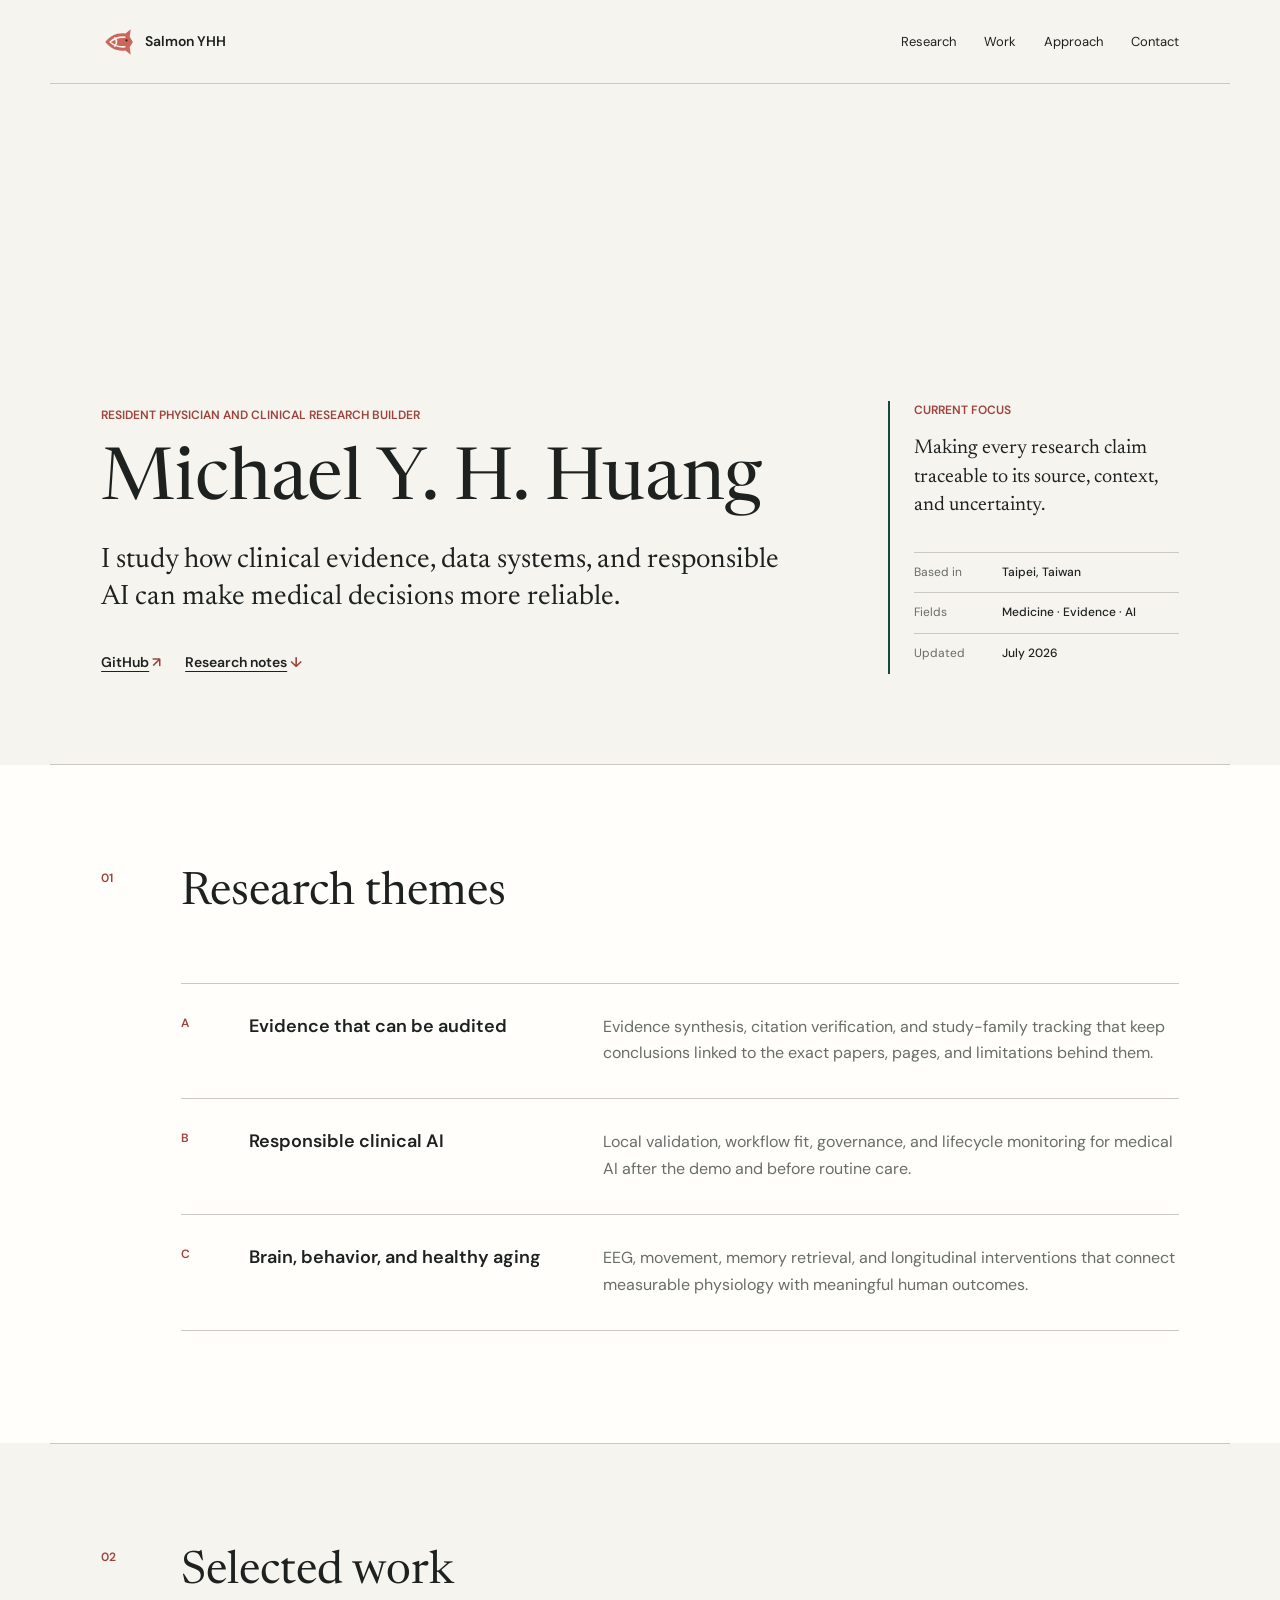
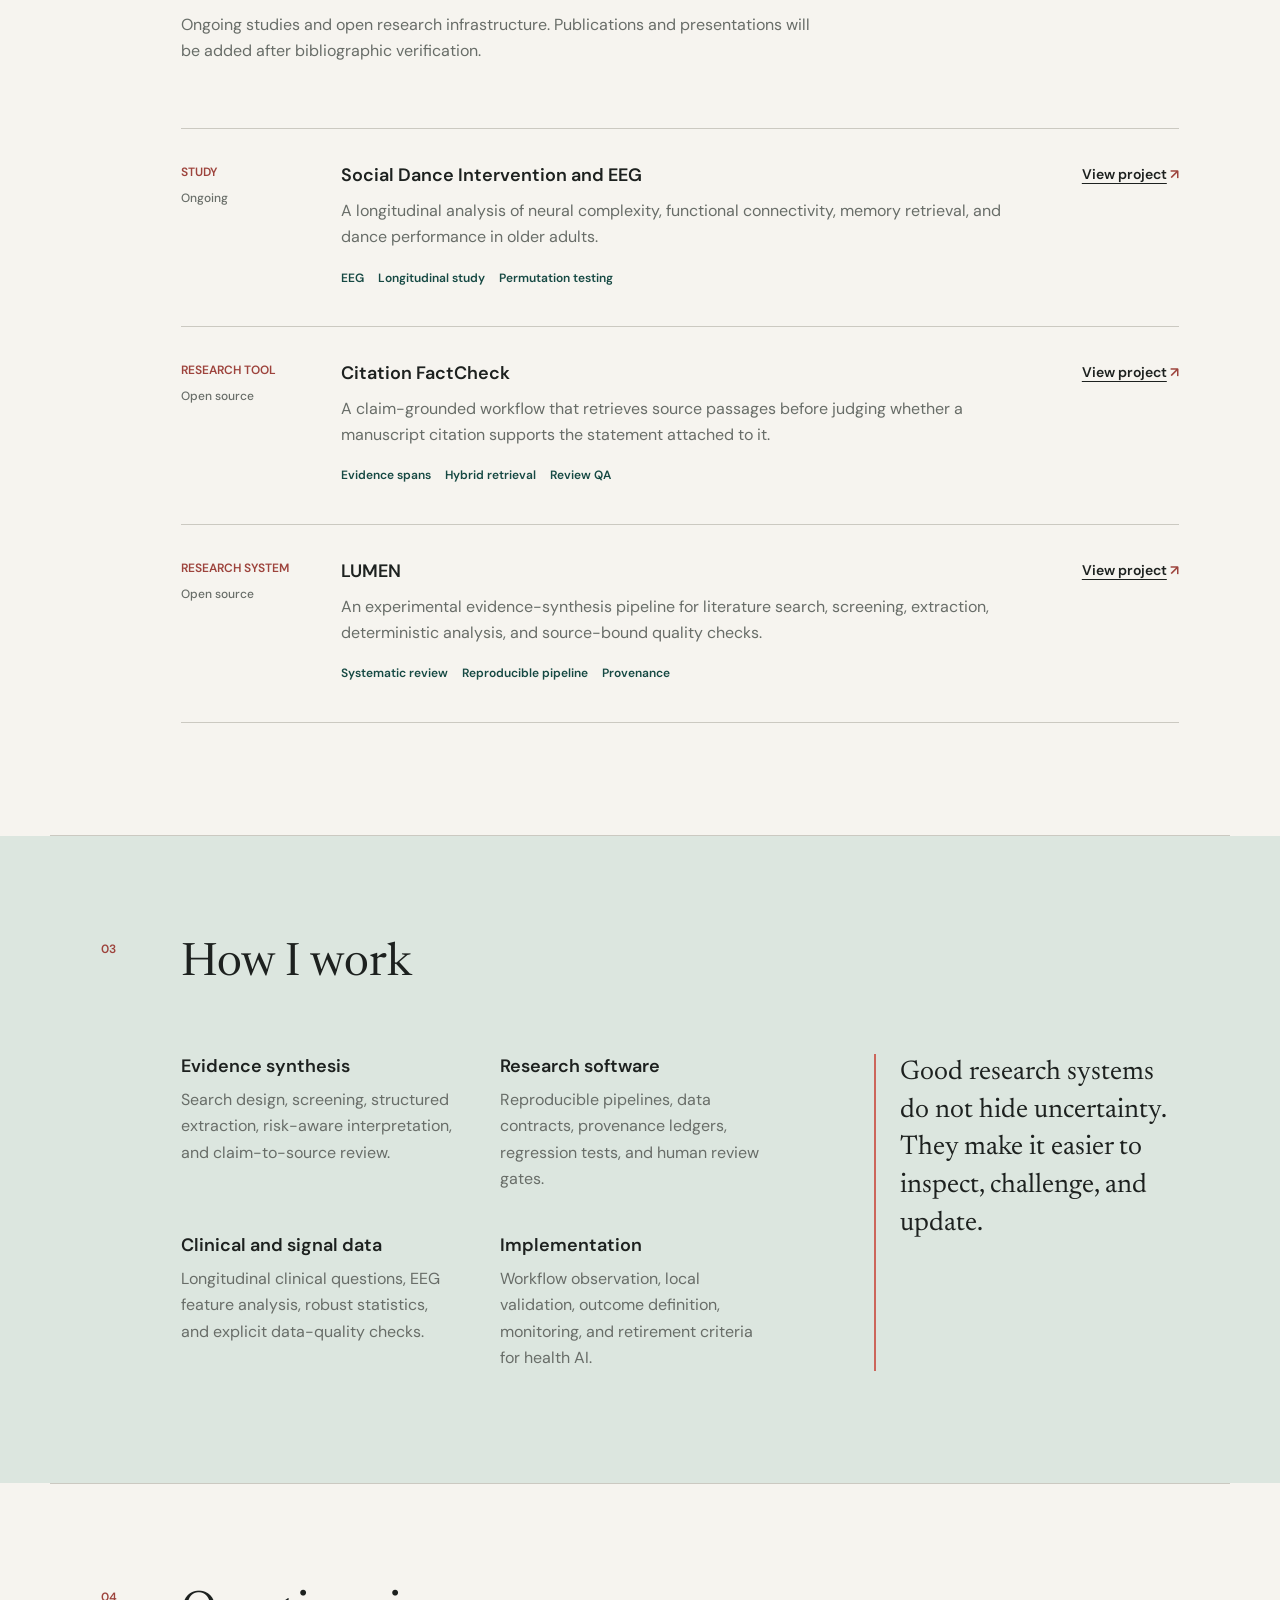
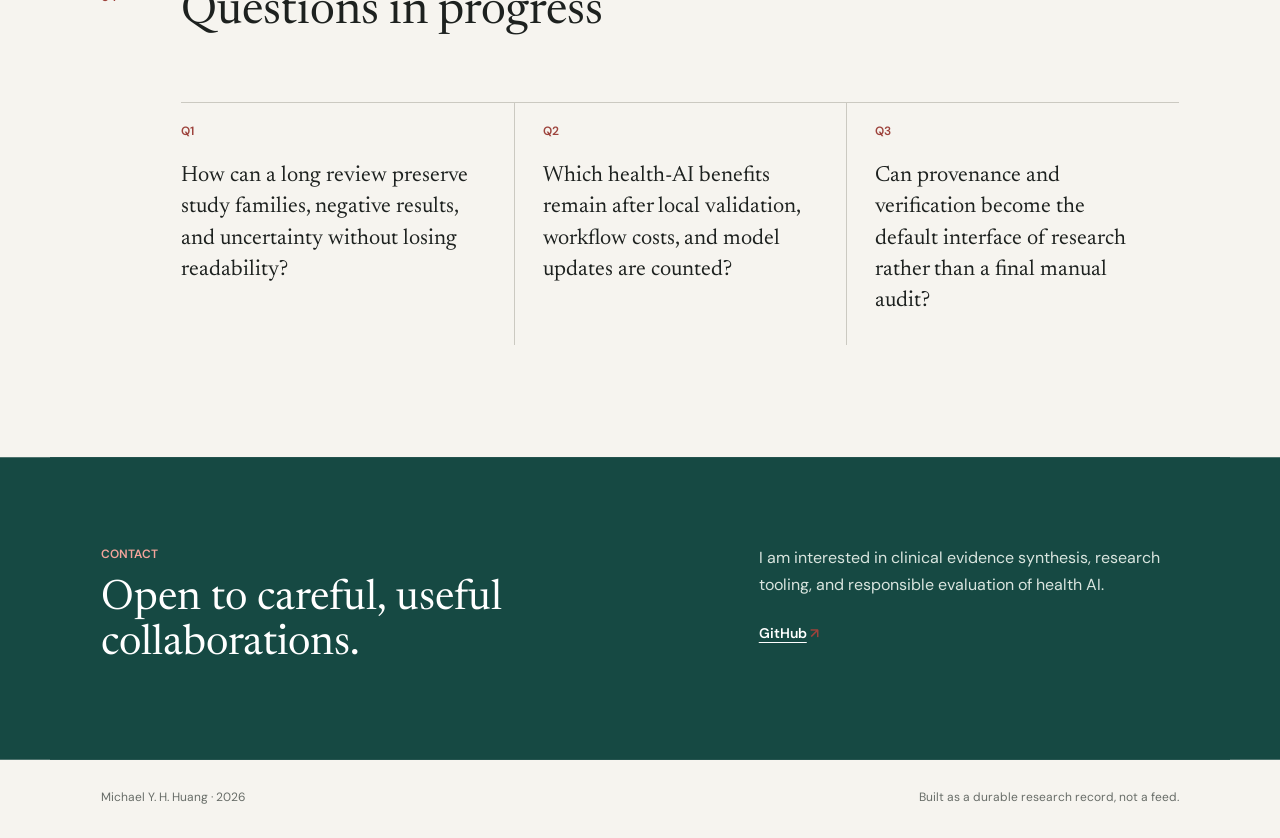
==== index.html @ 55fedbf9 "Build research profile" ====
<!DOCTYPE html>
<html lang="en">
  <head>
    <meta charset="utf-8">
    <meta name="viewport" content="width=device-width, initial-scale=1">
    <meta name="theme-color" content="#f6f4ef">
    <meta
      name="description"
      content="Michael Y. H. Huang is a resident physician and clinical research builder working across evidence synthesis, medical data, and responsible health AI."
    >
    <meta property="og:type" content="website">
    <meta property="og:title" content="Michael Y. H. Huang | Research">
    <meta
      property="og:description"
      content="Clinical evidence, research systems, and responsible health AI."
    >
    <title>Michael Y. H. Huang | Research</title>
    <link rel="icon" href="assets/salmon-mark.svg" type="image/svg+xml">
    <link rel="preconnect" href="https://fonts.googleapis.com">
    <link rel="preconnect" href="https://fonts.gstatic.com" crossorigin>
    <link
      href="https://fonts.googleapis.com/css2?family=DM+Sans:wght@400;500;600&family=Newsreader:opsz,wght@6..72,400;6..72,500&display=swap"
      rel="stylesheet"
    >
    <link rel="stylesheet" href="styles.css">
    <script src="content.js" defer></script>
    <script src="script.js" defer></script>
  </head>
  <body>
    <a class="skip-link" href="#main">Skip to content</a>

    <header class="site-header">
      <a class="identity" href="#top" aria-label="Back to top">
        <img src="assets/salmon-mark.svg" width="34" height="34" alt="">
        <span data-content="shortName">Salmon YHH</span>
      </a>
      <nav class="site-nav" aria-label="Primary navigation">
        <a href="#research">Research</a>
        <a href="#work">Work</a>
        <a href="#approach">Approach</a>
        <a href="#contact">Contact</a>
      </nav>
    </header>

    <main id="main">
      <section class="hero" id="top" aria-labelledby="hero-title">
        <div class="hero-main">
          <p class="eyebrow" data-content="role">Resident physician and clinical research builder</p>
          <h1 id="hero-title" data-content="name">Michael Y. H. Huang</h1>
          <p class="hero-summary" data-content="summary">
            I study how clinical evidence, data systems, and responsible AI can make medical
            decisions more reliable.
          </p>
          <nav class="hero-links" id="hero-links" aria-label="Profile links"></nav>
        </div>

        <aside class="field-note" aria-labelledby="field-note-title">
          <p class="section-label" id="field-note-title">Current focus</p>
          <p data-content="currentFocus">
            Making every research claim traceable to its source, context, and uncertainty.
          </p>
          <dl class="profile-facts" id="profile-facts"></dl>
        </aside>
      </section>

      <section class="section research-band" id="research" aria-labelledby="research-title">
        <div class="section-heading">
          <p class="section-index">01</p>
          <h2 id="research-title">Research themes</h2>
        </div>
        <div class="theme-list" id="research-themes"></div>
      </section>

      <section class="section" id="work" aria-labelledby="work-title">
        <div class="section-heading">
          <p class="section-index">02</p>
          <div>
            <h2 id="work-title">Selected work</h2>
            <p class="section-intro">
              Ongoing studies and open research infrastructure. Publications and presentations
              will be added after bibliographic verification.
            </p>
          </div>
        </div>
        <div class="project-list" id="projects"></div>
      </section>

      <section class="section approach-band" id="approach" aria-labelledby="approach-title">
        <div class="section-heading">
          <p class="section-index">03</p>
          <h2 id="approach-title">How I work</h2>
        </div>
        <div class="approach-grid">
          <div class="methods" id="methods"></div>
          <blockquote>
            <p data-content="workingStatement">
              Good research systems do not hide uncertainty. They make it easier to inspect,
              challenge, and update.
            </p>
          </blockquote>
        </div>
      </section>

      <section class="section questions-section" aria-labelledby="questions-title">
        <div class="section-heading">
          <p class="section-index">04</p>
          <h2 id="questions-title">Questions in progress</h2>
        </div>
        <ol class="question-list" id="questions"></ol>
      </section>

      <section class="contact-section" id="contact" aria-labelledby="contact-title">
        <div>
          <p class="section-label">Contact</p>
          <h2 id="contact-title">Open to careful, useful collaborations.</h2>
        </div>
        <div class="contact-copy">
          <p data-content="contactText">
            I am interested in clinical evidence synthesis, research tooling, and responsible
            evaluation of health AI.
          </p>
          <div class="contact-links" id="contact-links"></div>
        </div>
      </section>
    </main>

    <footer class="site-footer">
      <p><span data-content="name">Michael Y. H. Huang</span> · <span id="current-year">2026</span></p>
      <p>Built as a durable research record, not a feed.</p>
    </footer>

    <noscript>
      <p class="noscript-note">
        This page uses a small local script to render structured profile content. No tracking is
        used.
      </p>
    </noscript>
  </body>
</html>
---- styles.css ----
:root {
  --paper: #f6f4ef;
  --paper-bright: #fffefa;
  --ink: #1d211f;
  --muted: #686d68;
  --rule: #cbc9c1;
  --forest: #164943;
  --forest-light: #dce6df;
  --salmon: #cc665b;
  --salmon-dark: #9d433c;
  --focus: #1f66b1;
  --content-width: 1180px;
  --gutter: clamp(20px, 4vw, 64px);
  --serif: "Newsreader", Georgia, "Times New Roman", serif;
  --sans: "DM Sans", Arial, sans-serif;
}

* {
  box-sizing: border-box;
}

html {
  scroll-behavior: smooth;
}

body {
  margin: 0;
  color: var(--ink);
  background: var(--paper);
  font-family: var(--sans);
  font-size: 16px;
  line-height: 1.65;
  letter-spacing: 0;
  text-rendering: optimizeLegibility;
}

a {
  color: inherit;
  text-decoration-thickness: 1px;
  text-underline-offset: 4px;
}

a:focus-visible,
button:focus-visible {
  outline: 3px solid var(--focus);
  outline-offset: 4px;
}

.skip-link {
  position: fixed;
  z-index: 100;
  top: 12px;
  left: 12px;
  padding: 8px 12px;
  color: #fff;
  background: var(--ink);
  transform: translateY(-180%);
}

.skip-link:focus {
  transform: translateY(0);
}

.site-header {
  position: relative;
  z-index: 10;
  display: flex;
  align-items: center;
  justify-content: space-between;
  width: min(100%, var(--content-width));
  min-height: 84px;
  margin: 0 auto;
  padding: 16px var(--gutter);
  border-bottom: 1px solid var(--rule);
}

.identity {
  display: inline-flex;
  align-items: center;
  gap: 10px;
  font-size: 14px;
  font-weight: 600;
  text-decoration: none;
}

.identity img {
  display: block;
}

.site-nav {
  display: flex;
  align-items: center;
  gap: 28px;
  font-size: 13px;
}

.site-nav a {
  text-decoration: none;
}

.site-nav a:hover {
  color: var(--salmon-dark);
}

.hero,
.section,
.contact-section,
.site-footer {
  width: min(100%, var(--content-width));
  margin: 0 auto;
  padding-right: var(--gutter);
  padding-left: var(--gutter);
}

.hero {
  display: grid;
  grid-template-columns: minmax(0, 2fr) minmax(260px, 0.85fr);
  gap: clamp(48px, 8vw, 116px);
  align-items: end;
  min-height: min(680px, calc(100vh - 84px));
  padding-top: clamp(72px, 12vh, 132px);
  padding-bottom: clamp(70px, 10vh, 116px);
}

.eyebrow,
.section-label,
.section-index,
.theme-number,
.project-meta {
  margin: 0;
  color: var(--salmon-dark);
  font-size: 12px;
  font-weight: 600;
  letter-spacing: 0;
  text-transform: uppercase;
}

.hero h1 {
  max-width: 850px;
  margin: 22px 0 24px;
  font-family: var(--serif);
  font-size: 72px;
  font-weight: 400;
  line-height: 0.98;
  letter-spacing: 0;
}

.hero-summary {
  max-width: 690px;
  margin: 0;
  font-family: var(--serif);
  font-size: 28px;
  line-height: 1.34;
}

.hero-links {
  display: flex;
  flex-wrap: wrap;
  gap: 24px;
  margin-top: 34px;
}

.text-link,
.project-link,
.contact-link {
  font-size: 14px;
  font-weight: 600;
}

.text-link::after,
.project-link::after,
.contact-link::after {
  content: " \2197";
  display: inline-block;
  margin-left: 3px;
  color: var(--salmon-dark);
}

.text-link[href^="#"]::after {
  content: " \2193";
}

.field-note {
  padding-left: 24px;
  border-left: 2px solid var(--forest);
}

.field-note > p:not(.section-label) {
  margin: 14px 0 32px;
  font-family: var(--serif);
  font-size: 20px;
  line-height: 1.42;
}

.profile-facts {
  margin: 0;
}

.profile-facts div {
  display: grid;
  grid-template-columns: 76px 1fr;
  gap: 12px;
  padding: 10px 0;
  border-top: 1px solid var(--rule);
}

.profile-facts dt,
.profile-facts dd {
  margin: 0;
  font-size: 12px;
}

.profile-facts dt {
  color: var(--muted);
}

.profile-facts dd {
  font-weight: 500;
}

.section {
  padding-top: 104px;
  padding-bottom: 112px;
  border-top: 1px solid var(--rule);
}

.research-band,
.approach-band {
  position: relative;
}

.research-band::before,
.approach-band::before {
  position: absolute;
  z-index: -1;
  top: 0;
  bottom: 0;
  left: 50%;
  width: 100vw;
  content: "";
  transform: translateX(-50%);
}

.research-band::before {
  background: var(--paper-bright);
}

.approach-band::before {
  background: var(--forest-light);
}

.section-heading {
  display: grid;
  grid-template-columns: 80px minmax(0, 1fr);
  align-items: start;
  margin-bottom: 64px;
}

.section-heading h2,
.contact-section h2 {
  margin: 0;
  font-family: var(--serif);
  font-size: 46px;
  font-weight: 400;
  line-height: 1.08;
  letter-spacing: 0;
}

.section-intro {
  max-width: 640px;
  margin: 14px 0 0;
  color: var(--muted);
}

.theme-list {
  margin-left: 80px;
  border-top: 1px solid var(--rule);
}

.theme {
  display: grid;
  grid-template-columns: 44px minmax(210px, 0.8fr) minmax(260px, 1.4fr);
  gap: 24px;
  padding: 30px 0 32px;
  border-bottom: 1px solid var(--rule);
}

.theme h3,
.project h3,
.methods h3 {
  margin: 0;
  font-size: 18px;
  font-weight: 600;
  line-height: 1.35;
}

.theme > p:last-child,
.project-body > p,
.methods p {
  margin: 0;
  color: var(--muted);
}

.project-list {
  margin-left: 80px;
  border-top: 1px solid var(--rule);
}

.project {
  display: grid;
  grid-template-columns: 132px minmax(0, 1fr) 110px;
  gap: 28px;
  align-items: start;
  padding: 34px 0 38px;
  border-bottom: 1px solid var(--rule);
}

.project-meta p {
  margin: 0;
}

.project-meta p + p {
  margin-top: 6px;
  color: var(--muted);
  font-weight: 500;
  text-transform: none;
}

.project-body > p {
  max-width: 700px;
  margin-top: 10px;
}

.method-tags {
  display: flex;
  flex-wrap: wrap;
  gap: 8px 14px;
  margin: 18px 0 0;
  padding: 0;
  list-style: none;
}

.method-tags li {
  color: var(--forest);
  font-size: 12px;
  font-weight: 600;
}

.project-link {
  justify-self: end;
  white-space: nowrap;
}

.approach-grid {
  display: grid;
  grid-template-columns: minmax(0, 1.55fr) minmax(280px, 0.8fr);
  gap: clamp(48px, 8vw, 104px);
  margin-left: 80px;
}

.methods {
  display: grid;
  grid-template-columns: repeat(2, minmax(0, 1fr));
  gap: 40px 48px;
}

.methods p {
  margin-top: 9px;
}

blockquote {
  margin: 0;
  padding: 0 0 0 24px;
  border-left: 2px solid var(--salmon);
}

blockquote p {
  margin: 0;
  font-family: var(--serif);
  font-size: 27px;
  line-height: 1.4;
}

.question-list {
  display: grid;
  grid-template-columns: repeat(3, minmax(0, 1fr));
  gap: 0;
  margin: 0 0 0 80px;
  padding: 0;
  border-top: 1px solid var(--rule);
  list-style: none;
  counter-reset: questions;
}

.question-list li {
  position: relative;
  min-height: 230px;
  padding: 58px 28px 28px 0;
  font-family: var(--serif);
  font-size: 22px;
  line-height: 1.42;
  counter-increment: questions;
}

.question-list li + li {
  padding-left: 28px;
  border-left: 1px solid var(--rule);
}

.question-list li::before {
  position: absolute;
  top: 20px;
  color: var(--salmon-dark);
  font-family: var(--sans);
  font-size: 12px;
  font-weight: 600;
  content: "Q" counter(questions);
}

.question-list li + li::before {
  left: 28px;
}

.contact-section {
  display: grid;
  grid-template-columns: minmax(0, 1.1fr) minmax(300px, 0.8fr);
  gap: 80px;
  padding-top: 88px;
  padding-bottom: 92px;
  color: #fff;
  background: var(--forest);
  box-shadow: 0 0 0 100vmax var(--forest);
  clip-path: inset(0 -100vmax);
}

.contact-section .section-label {
  color: #f3a49b;
}

.contact-section h2 {
  max-width: 620px;
  margin-top: 12px;
  font-size: 42px;
}

.contact-copy > p {
  margin: 0 0 24px;
  color: #d9e5df;
}

.contact-links {
  display: flex;
  flex-wrap: wrap;
  gap: 24px;
}

.site-footer {
  display: flex;
  justify-content: space-between;
  gap: 24px;
  padding-top: 28px;
  padding-bottom: 30px;
  color: var(--muted);
  font-size: 12px;
}

.site-footer p {
  margin: 0;
}

.noscript-note {
  margin: 0;
  padding: 12px var(--gutter);
  color: #fff;
  background: var(--salmon-dark);
  text-align: center;
}

@media (max-width: 860px) {
  .hero {
    grid-template-columns: 1fr;
    gap: 52px;
    min-height: auto;
  }

  .hero h1 {
    font-size: 58px;
  }

  .field-note {
    max-width: 620px;
  }

  .project {
    grid-template-columns: 112px minmax(0, 1fr);
  }

  .project-link {
    grid-column: 2;
    justify-self: start;
  }

  .approach-grid {
    grid-template-columns: 1fr;
  }

  blockquote {
    max-width: 560px;
  }

  .question-list {
    grid-template-columns: 1fr;
  }

  .question-list li {
    min-height: 0;
    padding: 58px 0 28px;
  }

  .question-list li + li {
    padding-left: 0;
    border-top: 1px solid var(--rule);
    border-left: 0;
  }

  .question-list li + li::before {
    left: 0;
  }
}

@media (max-width: 640px) {
  .site-header {
    align-items: flex-start;
    min-height: 112px;
  }

  .site-nav {
    display: grid;
    grid-template-columns: repeat(2, auto);
    gap: 4px 18px;
    text-align: right;
  }

  .hero {
    gap: 24px;
    padding-top: 40px;
    padding-bottom: 36px;
  }

  .hero h1 {
    max-width: 500px;
    margin-top: 18px;
    font-size: 44px;
    line-height: 1;
  }

  .hero-summary {
    font-size: 22px;
  }

  .hero-links {
    margin-top: 24px;
  }

  .field-note > p:not(.section-label) {
    margin-top: 10px;
    margin-bottom: 18px;
    font-size: 18px;
  }

  .profile-facts {
    display: grid;
    grid-template-columns: repeat(3, minmax(0, 1fr));
  }

  .profile-facts div {
    display: block;
    padding: 8px 8px 0 0;
  }

  .profile-facts dd {
    margin-top: 4px;
  }

  .section {
    padding-top: 76px;
    padding-bottom: 82px;
  }

  .section-heading {
    grid-template-columns: 1fr;
    gap: 10px;
    margin-bottom: 42px;
  }

  .section-heading h2,
  .contact-section h2 {
    font-size: 38px;
  }

  .theme-list,
  .project-list,
  .approach-grid,
  .question-list {
    margin-left: 0;
  }

  .theme {
    grid-template-columns: 30px minmax(0, 1fr);
    gap: 12px 16px;
  }

  .theme > p:last-child {
    grid-column: 2;
  }

  .project {
    grid-template-columns: 1fr;
    gap: 18px;
  }

  .project-link {
    grid-column: 1;
  }

  .methods {
    grid-template-columns: 1fr;
    gap: 30px;
  }

  blockquote p {
    font-size: 24px;
  }

  .contact-section {
    grid-template-columns: 1fr;
    gap: 38px;
    padding-top: 72px;
    padding-bottom: 76px;
  }

  .site-footer {
    flex-direction: column;
    gap: 4px;
  }
}

@media (prefers-reduced-motion: reduce) {
  html {
    scroll-behavior: auto;
  }
}
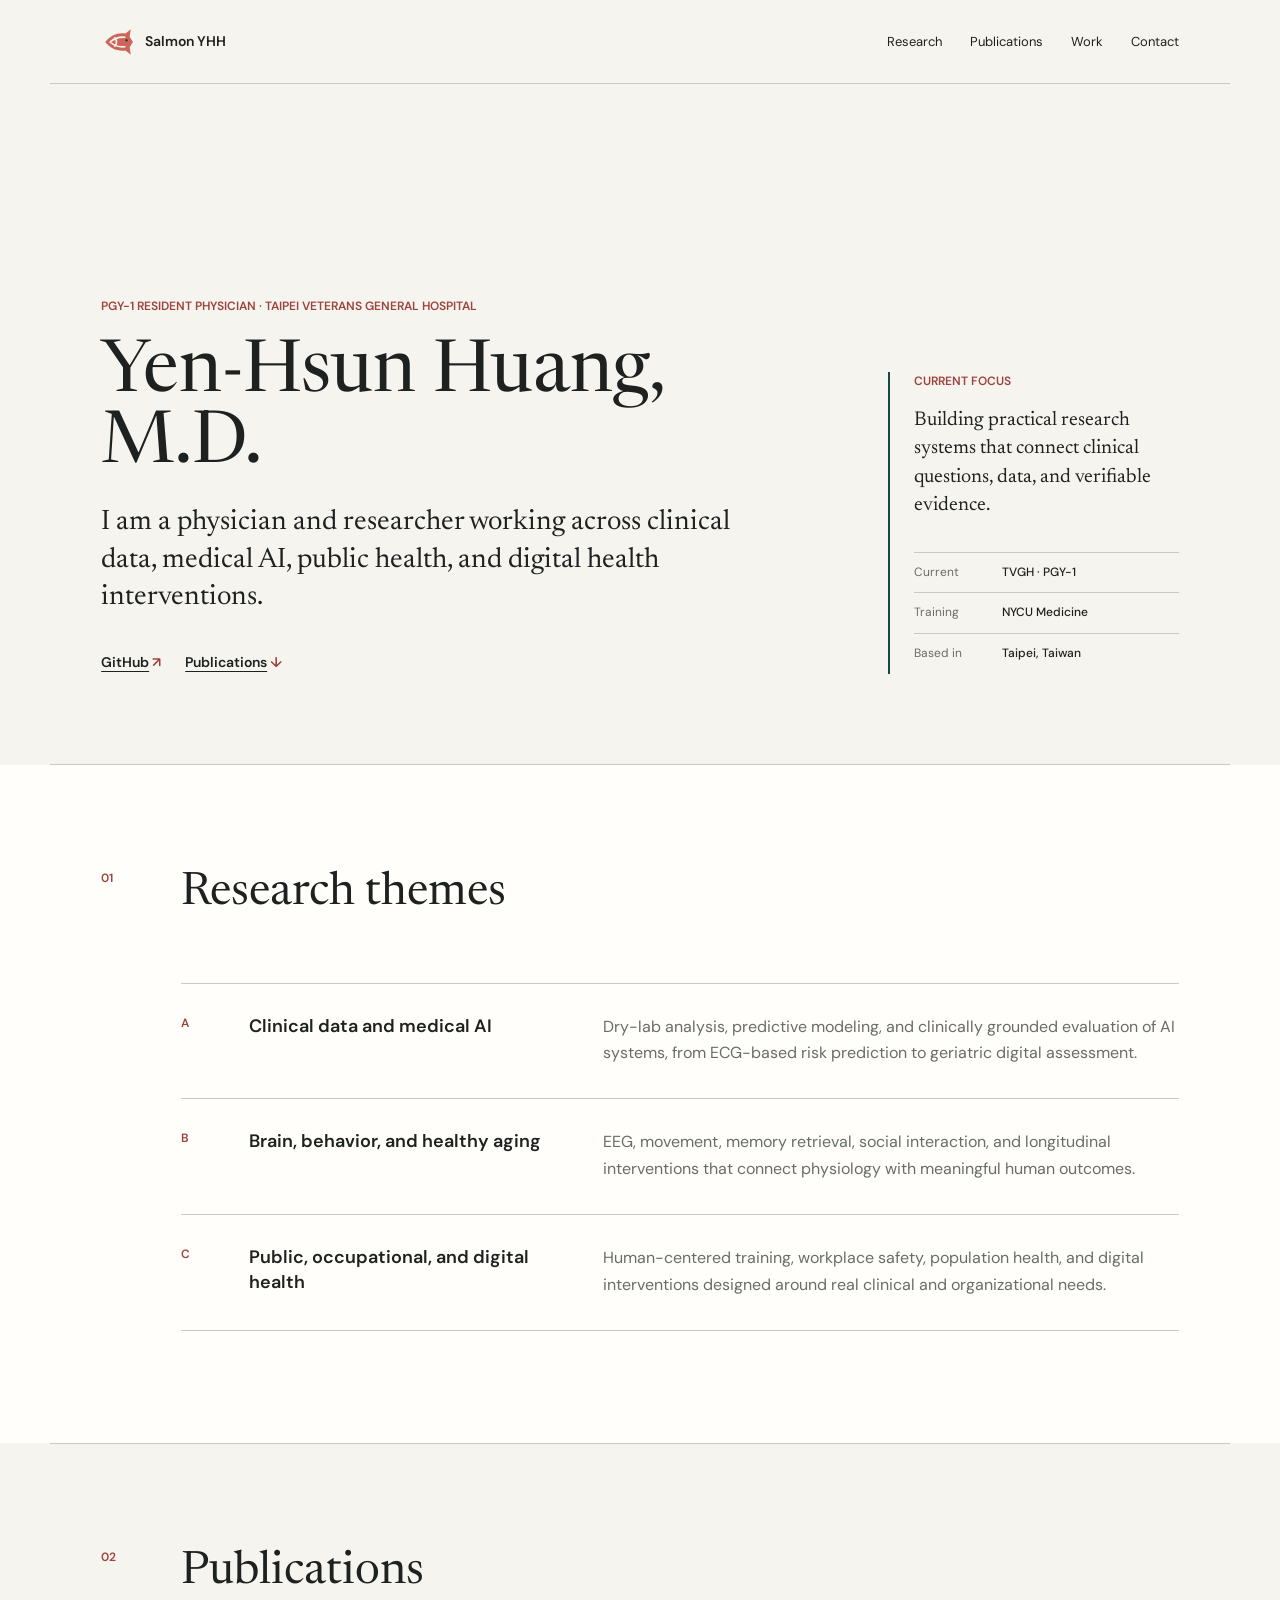
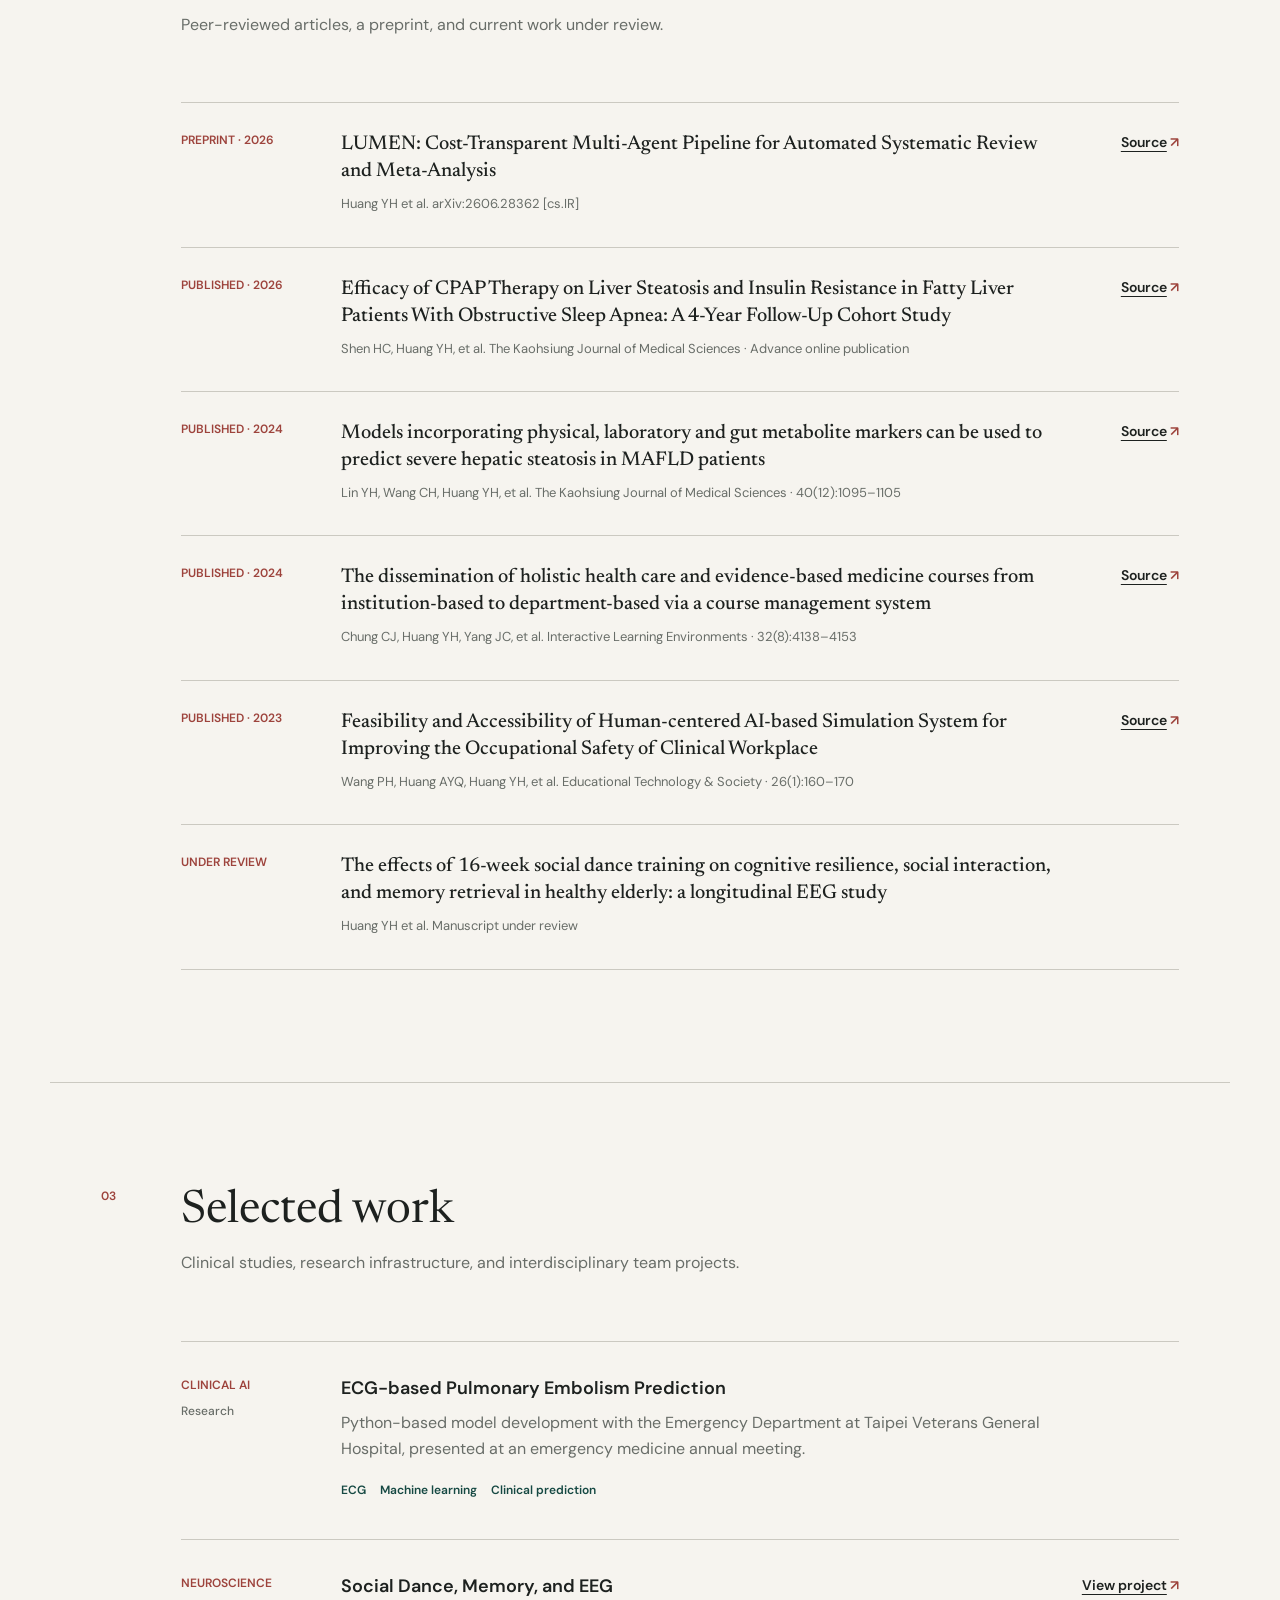
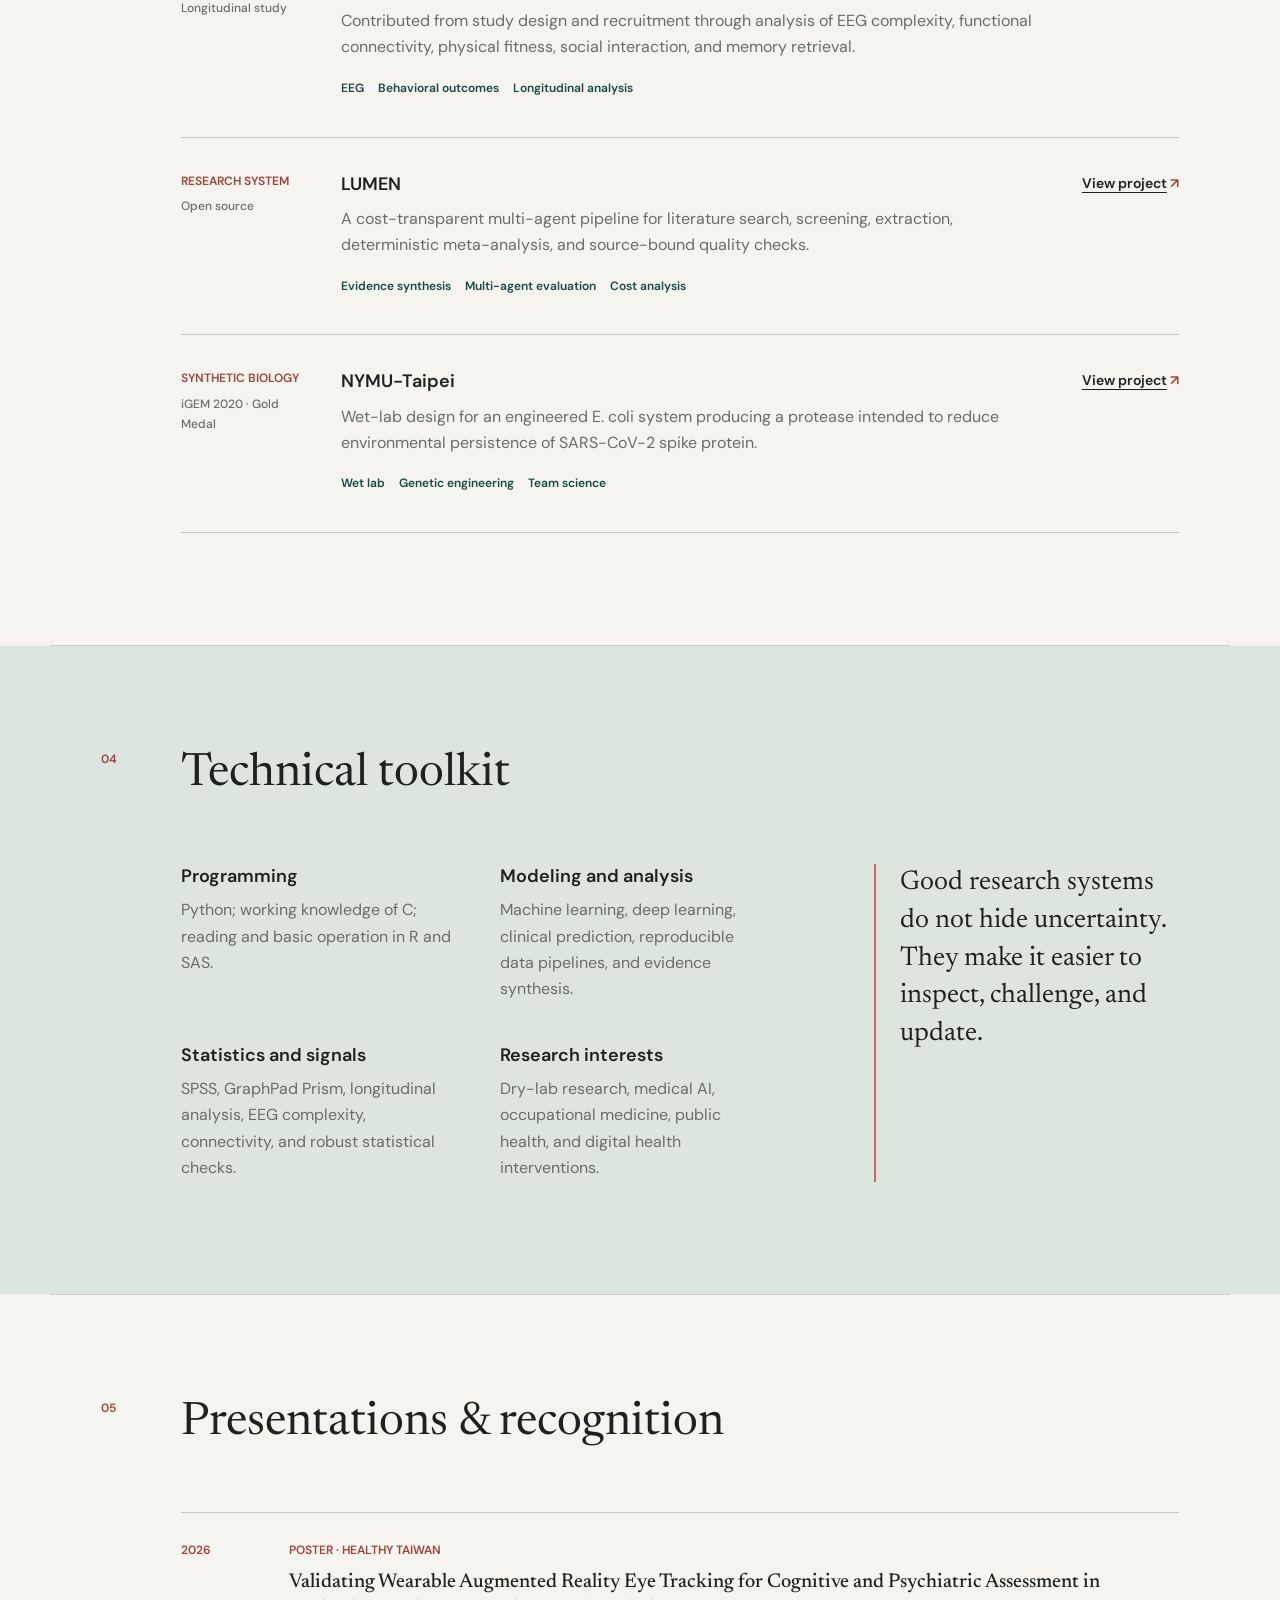
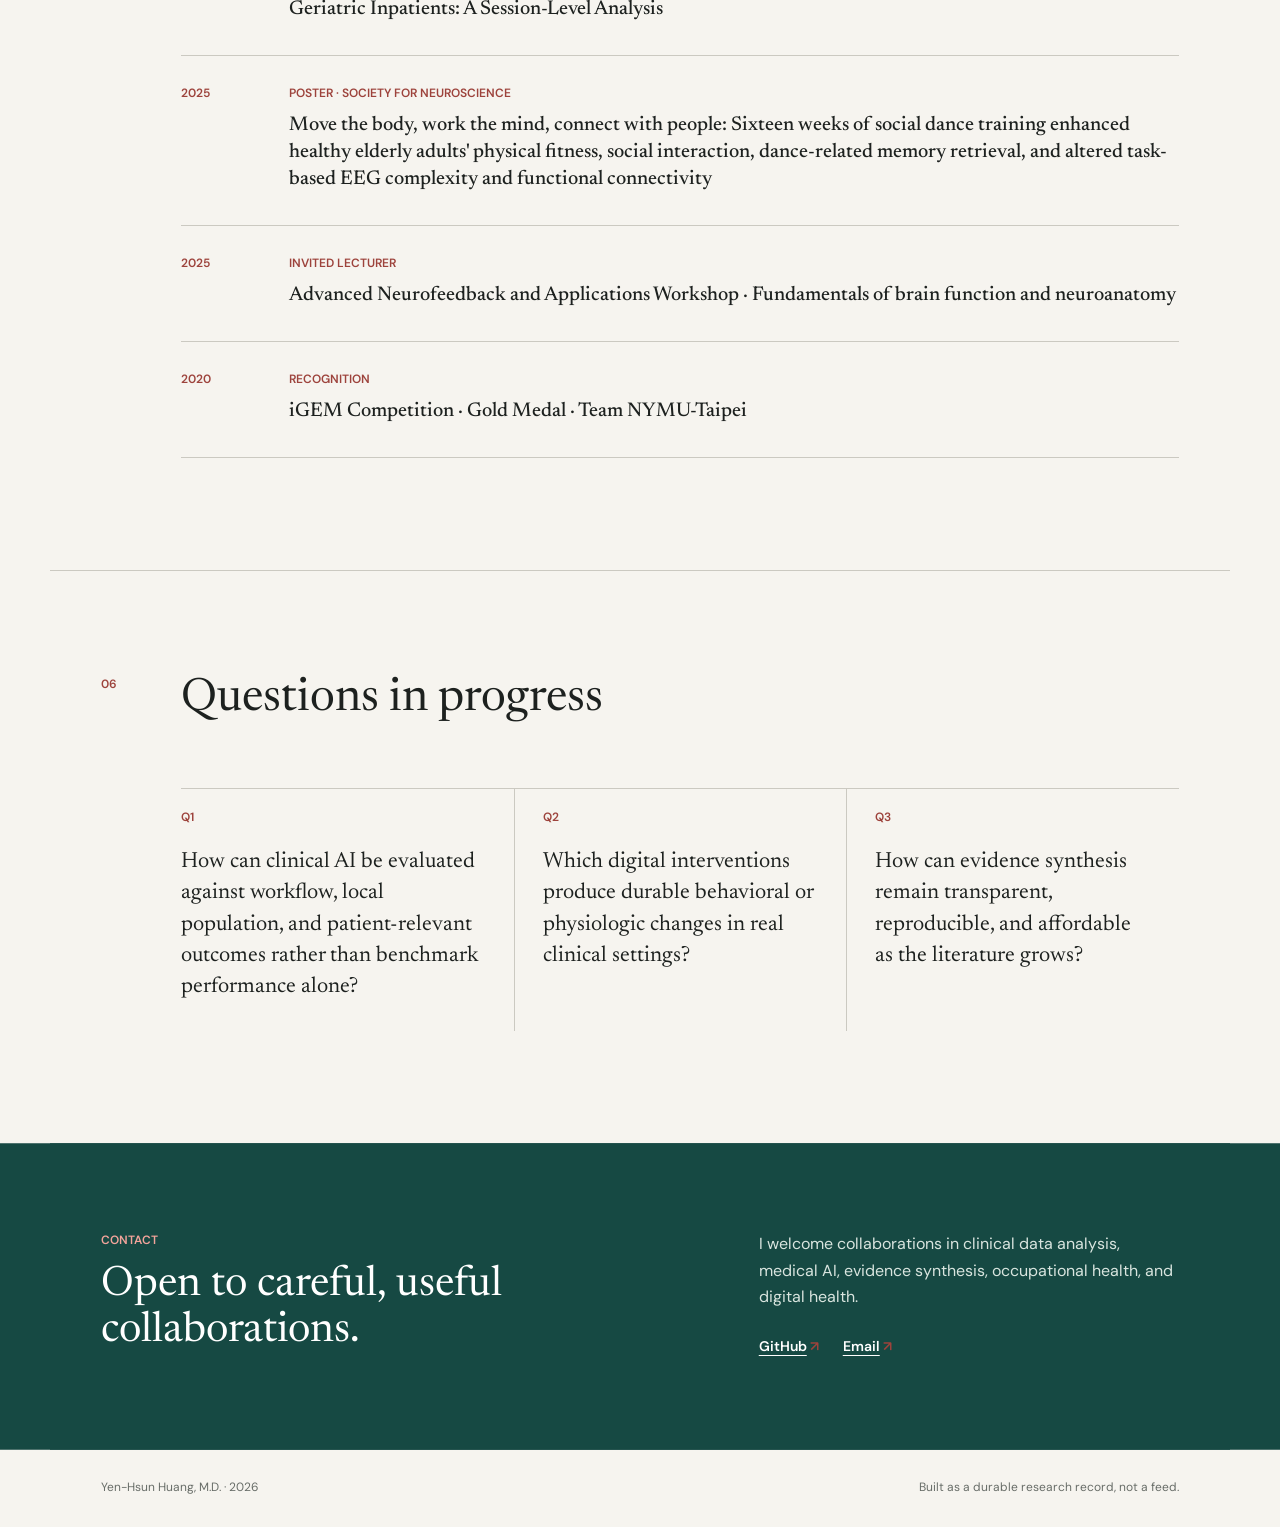
==== commit 925bf605: "Add verified CV and publication details" ====
--- a/index.html
+++ b/index.html
@@ -6,15 +6,15 @@
     <meta name="theme-color" content="#f6f4ef">
     <meta
       name="description"
-      content="Michael Y. H. Huang is a resident physician and clinical research builder working across evidence synthesis, medical data, and responsible health AI."
+      content="Yen-Hsun Huang is a resident physician and researcher working across clinical data, medical AI, public health, and digital health."
     >
     <meta property="og:type" content="website">
-    <meta property="og:title" content="Michael Y. H. Huang | Research">
+    <meta property="og:title" content="Yen-Hsun Huang, M.D. | Research">
     <meta
       property="og:description"
-      content="Clinical evidence, research systems, and responsible health AI."
+      content="Clinical data, medical AI, public health, and digital health interventions."
     >
-    <title>Michael Y. H. Huang | Research</title>
+    <title>Yen-Hsun Huang, M.D. | Research</title>
     <link rel="icon" href="assets/salmon-mark.svg" type="image/svg+xml">
     <link rel="preconnect" href="https://fonts.googleapis.com">
     <link rel="preconnect" href="https://fonts.gstatic.com" crossorigin>
@@ -36,8 +36,8 @@
       </a>
       <nav class="site-nav" aria-label="Primary navigation">
         <a href="#research">Research</a>
+        <a href="#publications">Publications</a>
         <a href="#work">Work</a>
-        <a href="#approach">Approach</a>
         <a href="#contact">Contact</a>
       </nav>
     </header>
@@ -45,11 +45,13 @@
     <main id="main">
       <section class="hero" id="top" aria-labelledby="hero-title">
         <div class="hero-main">
-          <p class="eyebrow" data-content="role">Resident physician and clinical research builder</p>
-          <h1 id="hero-title" data-content="name">Michael Y. H. Huang</h1>
+          <p class="eyebrow" data-content="role">
+            PGY-1 Resident Physician · Taipei Veterans General Hospital
+          </p>
+          <h1 id="hero-title" data-content="name">Yen-Hsun Huang, M.D.</h1>
           <p class="hero-summary" data-content="summary">
-            I study how clinical evidence, data systems, and responsible AI can make medical
-            decisions more reliable.
+            I am a physician and researcher working across clinical data, medical AI, public
+            health, and digital health interventions.
           </p>
           <nav class="hero-links" id="hero-links" aria-label="Profile links"></nav>
         </div>
@@ -57,7 +59,8 @@
         <aside class="field-note" aria-labelledby="field-note-title">
           <p class="section-label" id="field-note-title">Current focus</p>
           <p data-content="currentFocus">
-            Making every research claim traceable to its source, context, and uncertainty.
+            Building practical research systems that connect clinical questions, data, and
+            verifiable evidence.
           </p>
           <dl class="profile-facts" id="profile-facts"></dl>
         </aside>
@@ -71,14 +74,26 @@
         <div class="theme-list" id="research-themes"></div>
       </section>
 
-      <section class="section" id="work" aria-labelledby="work-title">
+      <section class="section" id="publications" aria-labelledby="publications-title">
         <div class="section-heading">
           <p class="section-index">02</p>
           <div>
+            <h2 id="publications-title">Publications</h2>
+            <p class="section-intro">
+              Peer-reviewed articles, a preprint, and current work under review.
+            </p>
+          </div>
+        </div>
+        <div class="publication-list" id="publications-list"></div>
+      </section>
+
+      <section class="section" id="work" aria-labelledby="work-title">
+        <div class="section-heading">
+          <p class="section-index">03</p>
+          <div>
             <h2 id="work-title">Selected work</h2>
             <p class="section-intro">
-              Ongoing studies and open research infrastructure. Publications and presentations
-              will be added after bibliographic verification.
+              Clinical studies, research infrastructure, and interdisciplinary team projects.
             </p>
           </div>
         </div>
@@ -87,8 +102,8 @@
 
       <section class="section approach-band" id="approach" aria-labelledby="approach-title">
         <div class="section-heading">
-          <p class="section-index">03</p>
-          <h2 id="approach-title">How I work</h2>
+          <p class="section-index">04</p>
+          <h2 id="approach-title">Technical toolkit</h2>
         </div>
         <div class="approach-grid">
           <div class="methods" id="methods"></div>
@@ -101,9 +116,17 @@
         </div>
       </section>
 
+      <section class="section" id="presentations" aria-labelledby="presentations-title">
+        <div class="section-heading">
+          <p class="section-index">05</p>
+          <h2 id="presentations-title">Presentations &amp; recognition</h2>
+        </div>
+        <div class="presentation-list" id="presentations-list"></div>
+      </section>
+
       <section class="section questions-section" aria-labelledby="questions-title">
         <div class="section-heading">
-          <p class="section-index">04</p>
+          <p class="section-index">06</p>
           <h2 id="questions-title">Questions in progress</h2>
         </div>
         <ol class="question-list" id="questions"></ol>
@@ -116,8 +139,8 @@
         </div>
         <div class="contact-copy">
           <p data-content="contactText">
-            I am interested in clinical evidence synthesis, research tooling, and responsible
-            evaluation of health AI.
+            I welcome collaborations in clinical data analysis, medical AI, evidence synthesis,
+            occupational health, and digital health.
           </p>
           <div class="contact-links" id="contact-links"></div>
         </div>
@@ -125,7 +148,7 @@
     </main>
 
     <footer class="site-footer">
-      <p><span data-content="name">Michael Y. H. Huang</span> · <span id="current-year">2026</span></p>
+      <p><span data-content="name">Yen-Hsun Huang, M.D.</span> · <span id="current-year">2026</span></p>
       <p>Built as a durable research record, not a feed.</p>
     </footer>
 
--- a/styles.css
+++ b/styles.css
@@ -306,6 +306,46 @@
   border-top: 1px solid var(--rule);
 }
 
+.publication-list,
+.presentation-list {
+  margin-left: 80px;
+  border-top: 1px solid var(--rule);
+}
+
+.publication {
+  display: grid;
+  grid-template-columns: 132px minmax(0, 1fr) 80px;
+  gap: 28px;
+  align-items: start;
+  padding: 28px 0 32px;
+  border-bottom: 1px solid var(--rule);
+}
+
+.publication-status,
+.presentation-year,
+.presentation-type {
+  margin: 0;
+  color: var(--salmon-dark);
+  font-size: 12px;
+  font-weight: 600;
+  text-transform: uppercase;
+}
+
+.publication-body h3,
+.presentation h3 {
+  margin: 0;
+  font-family: var(--serif);
+  font-size: 20px;
+  font-weight: 500;
+  line-height: 1.35;
+}
+
+.publication-body p {
+  margin: 8px 0 0;
+  color: var(--muted);
+  font-size: 13px;
+}
+
 .project {
   display: grid;
   grid-template-columns: 132px minmax(0, 1fr) 110px;
@@ -349,6 +389,18 @@
 .project-link {
   justify-self: end;
   white-space: nowrap;
+}
+
+.presentation {
+  display: grid;
+  grid-template-columns: 80px minmax(0, 1fr);
+  gap: 28px;
+  padding: 28px 0 32px;
+  border-bottom: 1px solid var(--rule);
+}
+
+.presentation-type {
+  margin-bottom: 8px;
 }
 
 .approach-grid {
@@ -495,6 +547,15 @@
     grid-template-columns: 112px minmax(0, 1fr);
   }
 
+  .publication {
+    grid-template-columns: 112px minmax(0, 1fr);
+  }
+
+  .publication .project-link {
+    grid-column: 2;
+    justify-self: start;
+  }
+
   .project-link {
     grid-column: 2;
     justify-self: start;
@@ -599,8 +660,10 @@
   }
 
   .theme-list,
+  .publication-list,
   .project-list,
   .approach-grid,
+  .presentation-list,
   .question-list {
     margin-left: 0;
   }
@@ -619,8 +682,22 @@
     gap: 18px;
   }
 
+  .publication {
+    grid-template-columns: 1fr;
+    gap: 16px;
+  }
+
   .project-link {
     grid-column: 1;
+  }
+
+  .publication .project-link {
+    grid-column: 1;
+  }
+
+  .presentation {
+    grid-template-columns: 48px minmax(0, 1fr);
+    gap: 18px;
   }
 
   .methods {
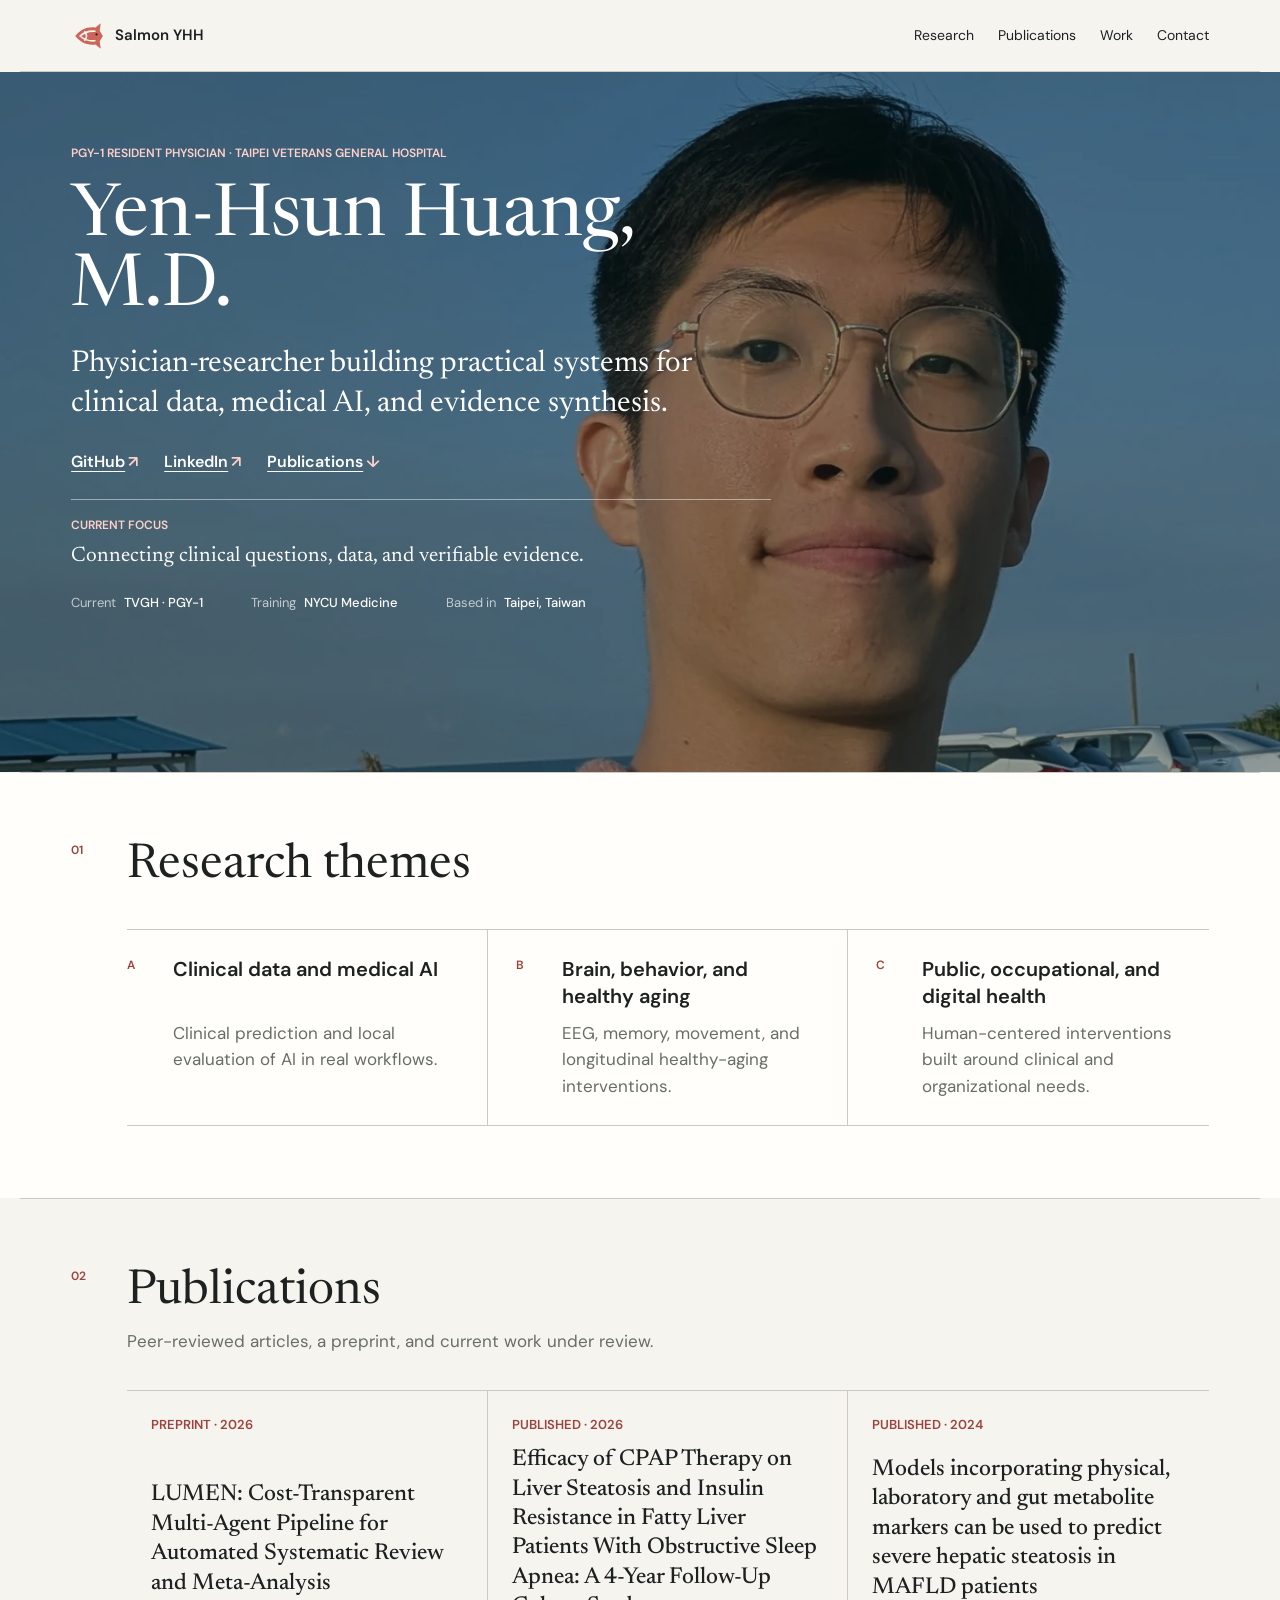
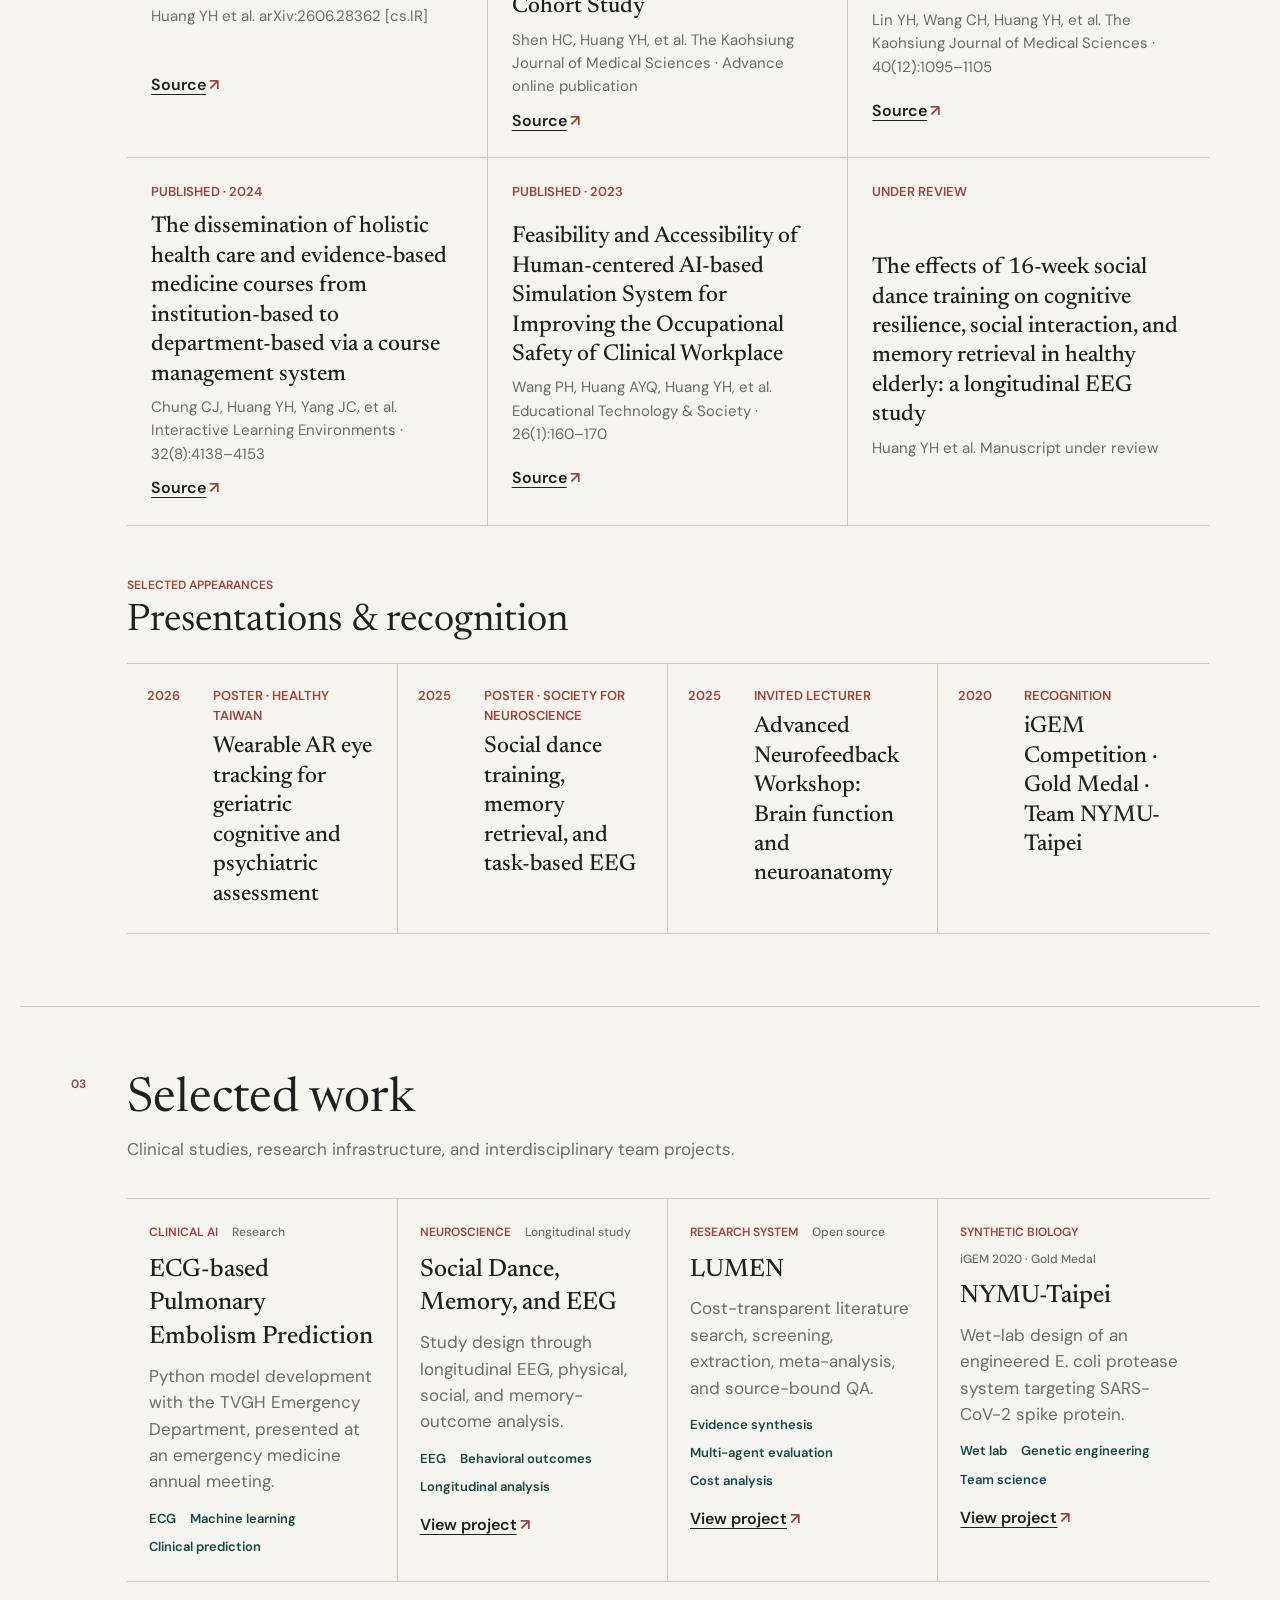
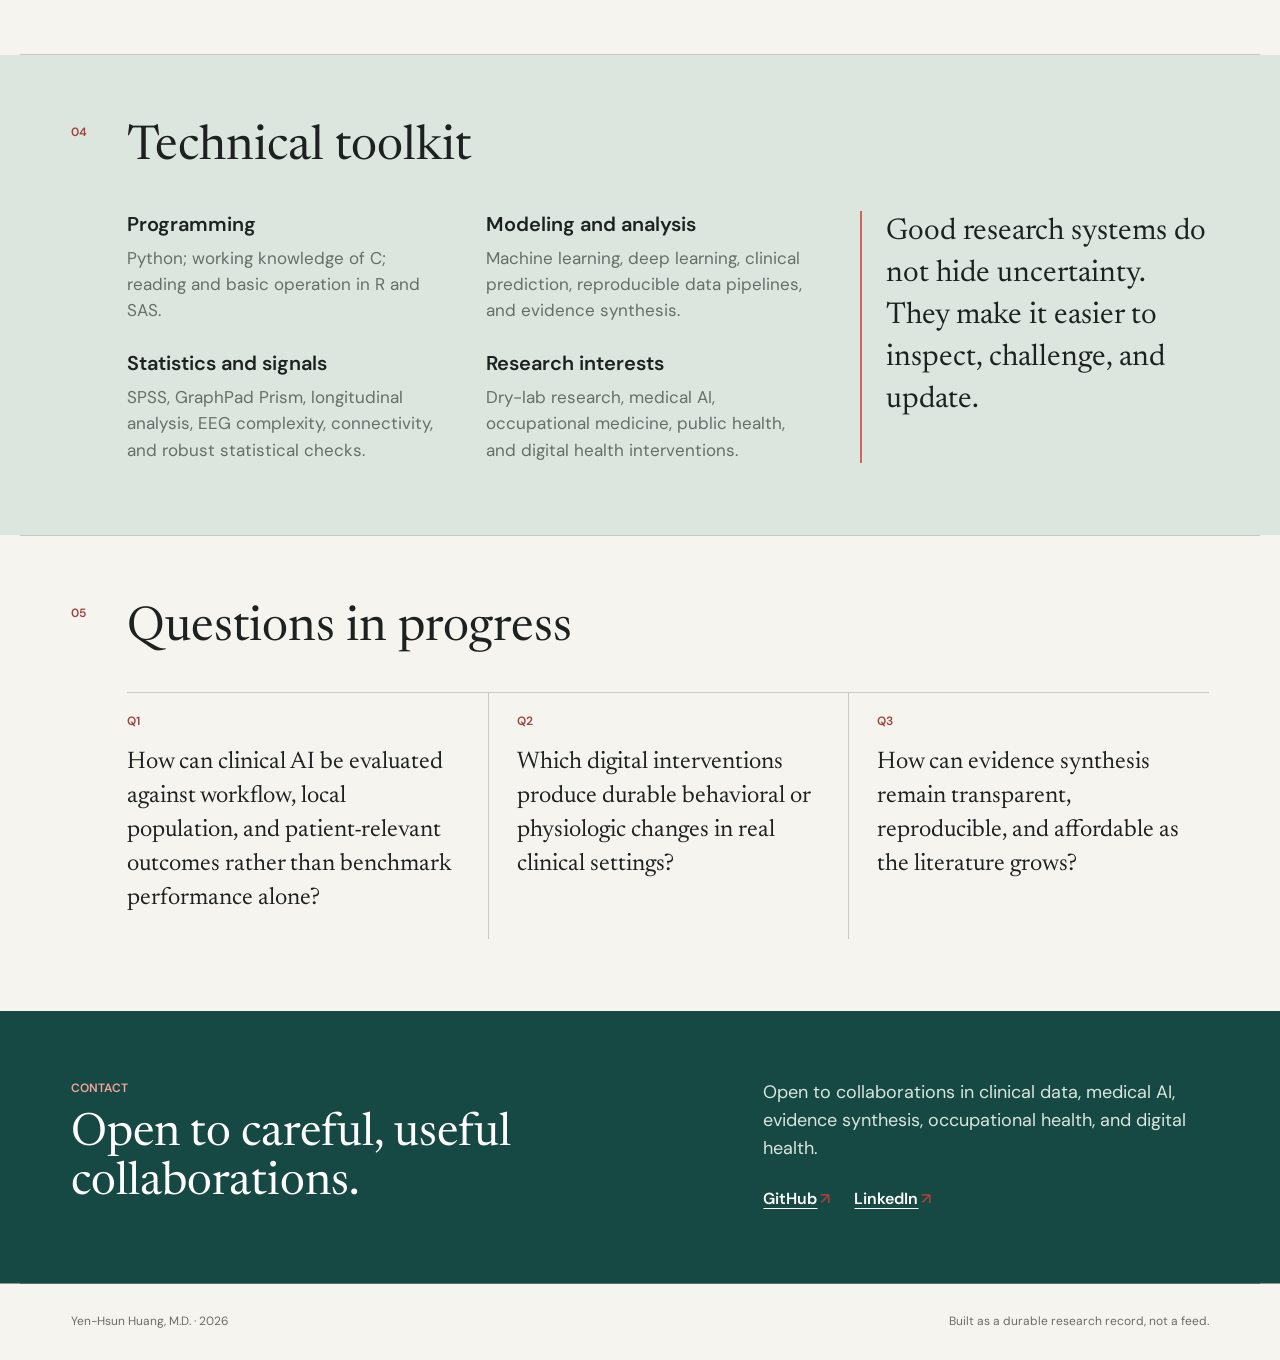
==== commit 04d0e458: "Condense profile and add portrait and LinkedIn" ====
--- a/index.html
+++ b/index.html
@@ -3,7 +3,7 @@
   <head>
     <meta charset="utf-8">
     <meta name="viewport" content="width=device-width, initial-scale=1">
-    <meta name="theme-color" content="#f6f4ef">
+    <meta name="theme-color" content="#163f3a">
     <meta
       name="description"
       content="Yen-Hsun Huang is a resident physician and researcher working across clinical data, medical AI, public health, and digital health."
@@ -14,8 +14,15 @@
       property="og:description"
       content="Clinical data, medical AI, public health, and digital health interventions."
     >
+    <meta
+      property="og:image"
+      content="https://yhhuan.github.io/assets/yen-hsun-huang.webp"
+    >
+    <meta property="og:image:alt" content="Portrait of Yen-Hsun Huang">
+    <meta name="twitter:card" content="summary_large_image">
     <title>Yen-Hsun Huang, M.D. | Research</title>
     <link rel="icon" href="assets/salmon-mark.svg" type="image/svg+xml">
+    <link rel="preload" href="assets/yen-hsun-huang.webp" as="image" type="image/webp">
     <link rel="preconnect" href="https://fonts.googleapis.com">
     <link rel="preconnect" href="https://fonts.gstatic.com" crossorigin>
     <link
@@ -44,6 +51,14 @@
 
     <main id="main">
       <section class="hero" id="top" aria-labelledby="hero-title">
+        <img
+          class="hero-photo"
+          src="assets/yen-hsun-huang.webp"
+          alt="Portrait of Yen-Hsun Huang"
+          width="1800"
+          height="2252"
+          fetchpriority="high"
+        >
         <div class="hero-main">
           <p class="eyebrow" data-content="role">
             PGY-1 Resident Physician · Taipei Veterans General Hospital
@@ -85,6 +100,15 @@
           </div>
         </div>
         <div class="publication-list" id="publications-list"></div>
+        <div class="subsection-heading">
+          <p class="section-label">Selected appearances</p>
+          <h3 id="presentations-title">Presentations &amp; recognition</h3>
+        </div>
+        <div
+          class="presentation-list"
+          id="presentations-list"
+          aria-labelledby="presentations-title"
+        ></div>
       </section>
 
       <section class="section" id="work" aria-labelledby="work-title">
@@ -116,17 +140,9 @@
         </div>
       </section>
 
-      <section class="section" id="presentations" aria-labelledby="presentations-title">
+      <section class="section questions-section" aria-labelledby="questions-title">
         <div class="section-heading">
           <p class="section-index">05</p>
-          <h2 id="presentations-title">Presentations &amp; recognition</h2>
-        </div>
-        <div class="presentation-list" id="presentations-list"></div>
-      </section>
-
-      <section class="section questions-section" aria-labelledby="questions-title">
-        <div class="section-heading">
-          <p class="section-index">06</p>
           <h2 id="questions-title">Questions in progress</h2>
         </div>
         <ol class="question-list" id="questions"></ol>
--- a/styles.css
+++ b/styles.css
@@ -9,8 +9,8 @@
   --salmon: #cc665b;
   --salmon-dark: #9d433c;
   --focus: #1f66b1;
-  --content-width: 1180px;
-  --gutter: clamp(20px, 4vw, 64px);
+  --content-width: 1240px;
+  --gutter: clamp(22px, 4vw, 56px);
   --serif: "Newsreader", Georgia, "Times New Roman", serif;
   --sans: "DM Sans", Arial, sans-serif;
 }
@@ -28,8 +28,8 @@
   color: var(--ink);
   background: var(--paper);
   font-family: var(--sans);
-  font-size: 16px;
-  line-height: 1.65;
+  font-size: 18px;
+  line-height: 1.55;
   letter-spacing: 0;
   text-rendering: optimizeLegibility;
 }
@@ -68,9 +68,9 @@
   align-items: center;
   justify-content: space-between;
   width: min(100%, var(--content-width));
-  min-height: 84px;
+  min-height: 72px;
   margin: 0 auto;
-  padding: 16px var(--gutter);
+  padding: 10px var(--gutter);
   border-bottom: 1px solid var(--rule);
 }
 
@@ -78,7 +78,7 @@
   display: inline-flex;
   align-items: center;
   gap: 10px;
-  font-size: 14px;
+  font-size: 15px;
   font-weight: 600;
   text-decoration: none;
 }
@@ -90,8 +90,8 @@
 .site-nav {
   display: flex;
   align-items: center;
-  gap: 28px;
-  font-size: 13px;
+  gap: 24px;
+  font-size: 14px;
 }
 
 .site-nav a {
@@ -102,7 +102,6 @@
   color: var(--salmon-dark);
 }
 
-.hero,
 .section,
 .contact-section,
 .site-footer {
@@ -113,13 +112,37 @@
 }
 
 .hero {
-  display: grid;
-  grid-template-columns: minmax(0, 2fr) minmax(260px, 0.85fr);
-  gap: clamp(48px, 8vw, 116px);
-  align-items: end;
-  min-height: min(680px, calc(100vh - 84px));
-  padding-top: clamp(72px, 12vh, 132px);
-  padding-bottom: clamp(70px, 10vh, 116px);
+  position: relative;
+  isolation: isolate;
+  overflow: hidden;
+  display: grid;
+  grid-template-columns: minmax(0, 700px);
+  align-content: start;
+  gap: 24px;
+  width: 100%;
+  min-height: min(700px, calc(100svh - 72px));
+  margin: 0 auto;
+  padding: 72px max(var(--gutter), calc((100vw - var(--content-width)) / 2 + var(--gutter))) 46px;
+  color: #fff;
+}
+
+.hero::after {
+  position: absolute;
+  z-index: -1;
+  inset: 0;
+  content: "";
+  background: rgba(8, 31, 31, 0.46);
+}
+
+.hero-photo {
+  position: absolute;
+  z-index: -2;
+  inset: 0;
+  width: 100%;
+  height: 100%;
+  object-fit: cover;
+  object-position: center 42%;
+  transform: translateX(11%) scale(1.28);
 }
 
 .eyebrow,
@@ -136,8 +159,8 @@
 }
 
 .hero h1 {
-  max-width: 850px;
-  margin: 22px 0 24px;
+  max-width: 700px;
+  margin: 20px 0 20px;
   font-family: var(--serif);
   font-size: 72px;
   font-weight: 400;
@@ -146,24 +169,24 @@
 }
 
 .hero-summary {
-  max-width: 690px;
+  max-width: 620px;
   margin: 0;
   font-family: var(--serif);
-  font-size: 28px;
+  font-size: 30px;
   line-height: 1.34;
 }
 
 .hero-links {
   display: flex;
   flex-wrap: wrap;
-  gap: 24px;
-  margin-top: 34px;
+  gap: 26px;
+  margin-top: 26px;
 }
 
 .text-link,
 .project-link,
 .contact-link {
-  font-size: 14px;
+  font-size: 16px;
   font-weight: 600;
 }
 
@@ -181,46 +204,57 @@
 }
 
 .field-note {
-  padding-left: 24px;
-  border-left: 2px solid var(--forest);
+  max-width: 700px;
+  padding-top: 16px;
+  border-top: 1px solid rgba(255, 255, 255, 0.48);
 }
 
 .field-note > p:not(.section-label) {
-  margin: 14px 0 32px;
+  margin: 8px 0 14px;
   font-family: var(--serif);
-  font-size: 20px;
+  font-size: 21px;
   line-height: 1.42;
 }
 
 .profile-facts {
+  display: flex;
+  flex-wrap: wrap;
+  gap: 0 24px;
   margin: 0;
 }
 
 .profile-facts div {
-  display: grid;
-  grid-template-columns: 76px 1fr;
-  gap: 12px;
-  padding: 10px 0;
-  border-top: 1px solid var(--rule);
+  display: flex;
+  gap: 8px;
+  padding: 7px 24px 0 0;
 }
 
 .profile-facts dt,
 .profile-facts dd {
   margin: 0;
-  font-size: 12px;
+  font-size: 13px;
 }
 
 .profile-facts dt {
-  color: var(--muted);
+  color: rgba(255, 255, 255, 0.68);
 }
 
 .profile-facts dd {
   font-weight: 500;
 }
 
+.hero .eyebrow,
+.hero .section-label {
+  color: #ffd0c9;
+}
+
+.hero .text-link::after {
+  color: #ffd0c9;
+}
+
 .section {
-  padding-top: 104px;
-  padding-bottom: 112px;
+  padding-top: 68px;
+  padding-bottom: 72px;
   border-top: 1px solid var(--rule);
 }
 
@@ -251,16 +285,16 @@
 
 .section-heading {
   display: grid;
-  grid-template-columns: 80px minmax(0, 1fr);
+  grid-template-columns: 56px minmax(0, 1fr);
   align-items: start;
-  margin-bottom: 64px;
+  margin-bottom: 36px;
 }
 
 .section-heading h2,
 .contact-section h2 {
   margin: 0;
   font-family: var(--serif);
-  font-size: 46px;
+  font-size: 48px;
   font-weight: 400;
   line-height: 1.08;
   letter-spacing: 0;
@@ -268,28 +302,53 @@
 
 .section-intro {
   max-width: 640px;
-  margin: 14px 0 0;
+  margin: 9px 0 0;
   color: var(--muted);
+  font-size: 17px;
+}
+
+.subsection-heading {
+  margin: 50px 0 20px 56px;
+}
+
+.subsection-heading h3 {
+  margin: 7px 0 0;
+  font-family: var(--serif);
+  font-size: 38px;
+  font-weight: 400;
+  line-height: 1.1;
 }
 
 .theme-list {
-  margin-left: 80px;
+  display: grid;
+  grid-template-columns: repeat(3, minmax(0, 1fr));
+  margin-left: 56px;
   border-top: 1px solid var(--rule);
+  border-bottom: 1px solid var(--rule);
 }
 
 .theme {
   display: grid;
-  grid-template-columns: 44px minmax(210px, 0.8fr) minmax(260px, 1.4fr);
-  gap: 24px;
-  padding: 30px 0 32px;
-  border-bottom: 1px solid var(--rule);
+  grid-template-columns: 32px minmax(0, 1fr);
+  gap: 10px 14px;
+  padding: 26px 28px;
+  border-right: 1px solid var(--rule);
+}
+
+.theme:first-child {
+  padding-left: 0;
+}
+
+.theme:last-child {
+  padding-right: 0;
+  border-right: 0;
 }
 
 .theme h3,
 .project h3,
 .methods h3 {
   margin: 0;
-  font-size: 18px;
+  font-size: 20px;
   font-weight: 600;
   line-height: 1.35;
 }
@@ -301,24 +360,44 @@
   color: var(--muted);
 }
 
+.theme > p:last-child {
+  grid-column: 2;
+  font-size: 17px;
+}
+
 .project-list {
-  margin-left: 80px;
+  display: grid;
+  grid-template-columns: repeat(4, minmax(0, 1fr));
+  margin-left: 56px;
   border-top: 1px solid var(--rule);
 }
 
-.publication-list,
+.publication-list {
+  display: grid;
+  grid-template-columns: repeat(3, minmax(0, 1fr));
+  margin-left: 56px;
+  border-top: 1px solid var(--rule);
+}
+
 .presentation-list {
-  margin-left: 80px;
+  display: grid;
+  grid-template-columns: repeat(4, minmax(0, 1fr));
+  margin-left: 56px;
   border-top: 1px solid var(--rule);
 }
 
 .publication {
   display: grid;
-  grid-template-columns: 132px minmax(0, 1fr) 80px;
-  gap: 28px;
+  grid-template-columns: minmax(0, 1fr) auto;
+  gap: 10px 18px;
   align-items: start;
-  padding: 28px 0 32px;
+  padding: 24px;
+  border-right: 1px solid var(--rule);
   border-bottom: 1px solid var(--rule);
+}
+
+.publication:nth-child(3n) {
+  border-right: 0;
 }
 
 .publication-status,
@@ -326,7 +405,7 @@
 .presentation-type {
   margin: 0;
   color: var(--salmon-dark);
-  font-size: 12px;
+  font-size: 13px;
   font-weight: 600;
   text-transform: uppercase;
 }
@@ -335,54 +414,81 @@
 .presentation h3 {
   margin: 0;
   font-family: var(--serif);
-  font-size: 20px;
+  font-size: 23px;
   font-weight: 500;
-  line-height: 1.35;
+  line-height: 1.28;
 }
 
 .publication-body p {
-  margin: 8px 0 0;
+  margin: 7px 0 0;
   color: var(--muted);
-  font-size: 13px;
+  font-size: 15px;
+}
+
+.publication-status,
+.publication-body {
+  grid-column: 1 / -1;
+}
+
+.publication .project-link {
+  grid-column: 1;
+  justify-self: start;
 }
 
 .project {
-  display: grid;
-  grid-template-columns: 132px minmax(0, 1fr) 110px;
-  gap: 28px;
-  align-items: start;
-  padding: 34px 0 38px;
+  display: block;
+  min-width: 0;
+  padding: 24px 22px;
+  border-right: 1px solid var(--rule);
   border-bottom: 1px solid var(--rule);
 }
 
+.project:nth-child(4n) {
+  border-right: 0;
+}
+
 .project-meta p {
   margin: 0;
 }
 
+.project-meta {
+  display: flex;
+  flex-wrap: wrap;
+  gap: 8px 14px;
+  margin-bottom: 12px;
+}
+
 .project-meta p + p {
-  margin-top: 6px;
+  margin-top: 0;
   color: var(--muted);
   font-weight: 500;
   text-transform: none;
 }
 
+.project h3 {
+  font-family: var(--serif);
+  font-size: 25px;
+  font-weight: 500;
+}
+
 .project-body > p {
   max-width: 700px;
-  margin-top: 10px;
+  margin-top: 8px;
+  font-size: 17px;
 }
 
 .method-tags {
   display: flex;
   flex-wrap: wrap;
   gap: 8px 14px;
-  margin: 18px 0 0;
+  margin: 14px 0 0;
   padding: 0;
   list-style: none;
 }
 
 .method-tags li {
   color: var(--forest);
-  font-size: 12px;
+  font-size: 13px;
   font-weight: 600;
 }
 
@@ -391,33 +497,44 @@
   white-space: nowrap;
 }
 
+.project > .project-link {
+  display: inline-block;
+  margin-top: 16px;
+}
+
 .presentation {
   display: grid;
-  grid-template-columns: 80px minmax(0, 1fr);
-  gap: 28px;
-  padding: 28px 0 32px;
+  grid-template-columns: 52px minmax(0, 1fr);
+  gap: 14px;
+  padding: 22px 20px 24px;
+  border-right: 1px solid var(--rule);
   border-bottom: 1px solid var(--rule);
 }
 
+.presentation:nth-child(4n) {
+  border-right: 0;
+}
+
 .presentation-type {
-  margin-bottom: 8px;
+  margin-bottom: 6px;
 }
 
 .approach-grid {
   display: grid;
   grid-template-columns: minmax(0, 1.55fr) minmax(280px, 0.8fr);
-  gap: clamp(48px, 8vw, 104px);
-  margin-left: 80px;
+  gap: 56px;
+  margin-left: 56px;
 }
 
 .methods {
   display: grid;
   grid-template-columns: repeat(2, minmax(0, 1fr));
-  gap: 40px 48px;
+  gap: 26px 42px;
 }
 
 .methods p {
-  margin-top: 9px;
+  margin-top: 7px;
+  font-size: 17px;
 }
 
 blockquote {
@@ -429,7 +546,7 @@
 blockquote p {
   margin: 0;
   font-family: var(--serif);
-  font-size: 27px;
+  font-size: 30px;
   line-height: 1.4;
 }
 
@@ -437,7 +554,7 @@
   display: grid;
   grid-template-columns: repeat(3, minmax(0, 1fr));
   gap: 0;
-  margin: 0 0 0 80px;
+  margin: 0 0 0 56px;
   padding: 0;
   border-top: 1px solid var(--rule);
   list-style: none;
@@ -446,10 +563,10 @@
 
 .question-list li {
   position: relative;
-  min-height: 230px;
-  padding: 58px 28px 28px 0;
+  min-height: 190px;
+  padding: 52px 28px 24px 0;
   font-family: var(--serif);
-  font-size: 22px;
+  font-size: 24px;
   line-height: 1.42;
   counter-increment: questions;
 }
@@ -477,8 +594,8 @@
   display: grid;
   grid-template-columns: minmax(0, 1.1fr) minmax(300px, 0.8fr);
   gap: 80px;
-  padding-top: 88px;
-  padding-bottom: 92px;
+  padding-top: 68px;
+  padding-bottom: 72px;
   color: #fff;
   background: var(--forest);
   box-shadow: 0 0 0 100vmax var(--forest);
@@ -492,12 +609,13 @@
 .contact-section h2 {
   max-width: 620px;
   margin-top: 12px;
-  font-size: 42px;
+  font-size: 46px;
 }
 
 .contact-copy > p {
   margin: 0 0 24px;
   color: #d9e5df;
+  font-size: 18px;
 }
 
 .contact-links {
@@ -531,34 +649,61 @@
 @media (max-width: 860px) {
   .hero {
     grid-template-columns: 1fr;
-    gap: 52px;
-    min-height: auto;
+    min-height: min(680px, calc(100svh - 72px));
+    padding-top: 58px;
   }
 
   .hero h1 {
-    font-size: 58px;
+    font-size: 64px;
   }
 
   .field-note {
     max-width: 620px;
   }
 
+  .publication-list,
+  .project-list,
+  .presentation-list {
+    grid-template-columns: repeat(2, minmax(0, 1fr));
+  }
+
+  .publication {
+    padding: 22px;
+    border-right: 1px solid var(--rule);
+  }
+
+  .publication:nth-child(odd) {
+    border-right: 1px solid var(--rule);
+  }
+
+  .publication:nth-child(even) {
+    border-right: 0;
+  }
+
   .project {
-    grid-template-columns: 112px minmax(0, 1fr);
-  }
-
-  .publication {
-    grid-template-columns: 112px minmax(0, 1fr);
-  }
-
-  .publication .project-link {
-    grid-column: 2;
-    justify-self: start;
-  }
-
-  .project-link {
-    grid-column: 2;
-    justify-self: start;
+    padding: 22px;
+    border-right: 1px solid var(--rule);
+  }
+
+  .project:nth-child(odd) {
+    border-right: 1px solid var(--rule);
+  }
+
+  .project:nth-child(even) {
+    border-right: 0;
+  }
+
+  .presentation {
+    padding: 22px;
+    border-right: 1px solid var(--rule);
+  }
+
+  .presentation:nth-child(odd) {
+    border-right: 1px solid var(--rule);
+  }
+
+  .presentation:nth-child(even) {
+    border-right: 0;
   }
 
   .approach-grid {
@@ -592,7 +737,7 @@
 @media (max-width: 640px) {
   .site-header {
     align-items: flex-start;
-    min-height: 112px;
+    min-height: 96px;
   }
 
   .site-nav {
@@ -603,40 +748,53 @@
   }
 
   .hero {
-    gap: 24px;
-    padding-top: 40px;
-    padding-bottom: 36px;
+    gap: 18px;
+    min-height: 650px;
+    padding-top: 44px;
+    padding-bottom: 32px;
+  }
+
+  .hero::after {
+    background: rgba(8, 31, 31, 0.52);
+  }
+
+  .hero-photo {
+    object-position: center 40%;
+    transform: translateY(28%) scale(1.6);
   }
 
   .hero h1 {
     max-width: 500px;
-    margin-top: 18px;
-    font-size: 44px;
+    margin-top: 16px;
+    margin-bottom: 16px;
+    font-size: 50px;
     line-height: 1;
   }
 
   .hero-summary {
-    font-size: 22px;
+    max-width: 480px;
+    font-size: 25px;
   }
 
   .hero-links {
-    margin-top: 24px;
+    margin-top: 20px;
   }
 
   .field-note > p:not(.section-label) {
-    margin-top: 10px;
-    margin-bottom: 18px;
-    font-size: 18px;
+    margin-top: 7px;
+    margin-bottom: 10px;
+    font-size: 19px;
   }
 
   .profile-facts {
     display: grid;
     grid-template-columns: repeat(3, minmax(0, 1fr));
+    gap: 0;
   }
 
   .profile-facts div {
     display: block;
-    padding: 8px 8px 0 0;
+    padding: 6px 8px 0 0;
   }
 
   .profile-facts dd {
@@ -644,19 +802,19 @@
   }
 
   .section {
-    padding-top: 76px;
-    padding-bottom: 82px;
+    padding-top: 54px;
+    padding-bottom: 58px;
   }
 
   .section-heading {
     grid-template-columns: 1fr;
     gap: 10px;
-    margin-bottom: 42px;
+    margin-bottom: 30px;
   }
 
   .section-heading h2,
   .contact-section h2 {
-    font-size: 38px;
+    font-size: 42px;
   }
 
   .theme-list,
@@ -668,9 +826,40 @@
     margin-left: 0;
   }
 
+  .subsection-heading {
+    margin: 40px 0 18px;
+  }
+
+  .subsection-heading h3 {
+    font-size: 34px;
+  }
+
+  .theme-list {
+    grid-template-columns: 1fr;
+  }
+
+  .publication-list,
+  .project-list,
+  .presentation-list {
+    grid-template-columns: 1fr;
+  }
+
   .theme {
     grid-template-columns: 30px minmax(0, 1fr);
     gap: 12px 16px;
+    padding: 22px 0;
+    border-right: 0;
+    border-bottom: 1px solid var(--rule);
+  }
+
+  .theme:first-child,
+  .theme:last-child {
+    padding-right: 0;
+    padding-left: 0;
+  }
+
+  .theme:last-child {
+    border-bottom: 0;
   }
 
   .theme > p:last-child {
@@ -678,26 +867,27 @@
   }
 
   .project {
-    grid-template-columns: 1fr;
-    gap: 18px;
+    padding: 24px 0 26px;
+    border-right: 0;
   }
 
   .publication {
-    grid-template-columns: 1fr;
+    gap: 9px 16px;
+    padding: 22px 0 24px;
+    border-right: 0;
+  }
+
+  .publication:nth-child(odd),
+  .project:nth-child(odd),
+  .presentation:nth-child(odd) {
+    border-right: 0;
+  }
+
+  .presentation {
+    grid-template-columns: 52px minmax(0, 1fr);
     gap: 16px;
-  }
-
-  .project-link {
-    grid-column: 1;
-  }
-
-  .publication .project-link {
-    grid-column: 1;
-  }
-
-  .presentation {
-    grid-template-columns: 48px minmax(0, 1fr);
-    gap: 18px;
+    padding: 22px 0 24px;
+    border-right: 0;
   }
 
   .methods {
@@ -706,14 +896,18 @@
   }
 
   blockquote p {
-    font-size: 24px;
+    font-size: 27px;
+  }
+
+  .question-list li {
+    font-size: 22px;
   }
 
   .contact-section {
     grid-template-columns: 1fr;
-    gap: 38px;
-    padding-top: 72px;
-    padding-bottom: 76px;
+    gap: 30px;
+    padding-top: 56px;
+    padding-bottom: 60px;
   }
 
   .site-footer {
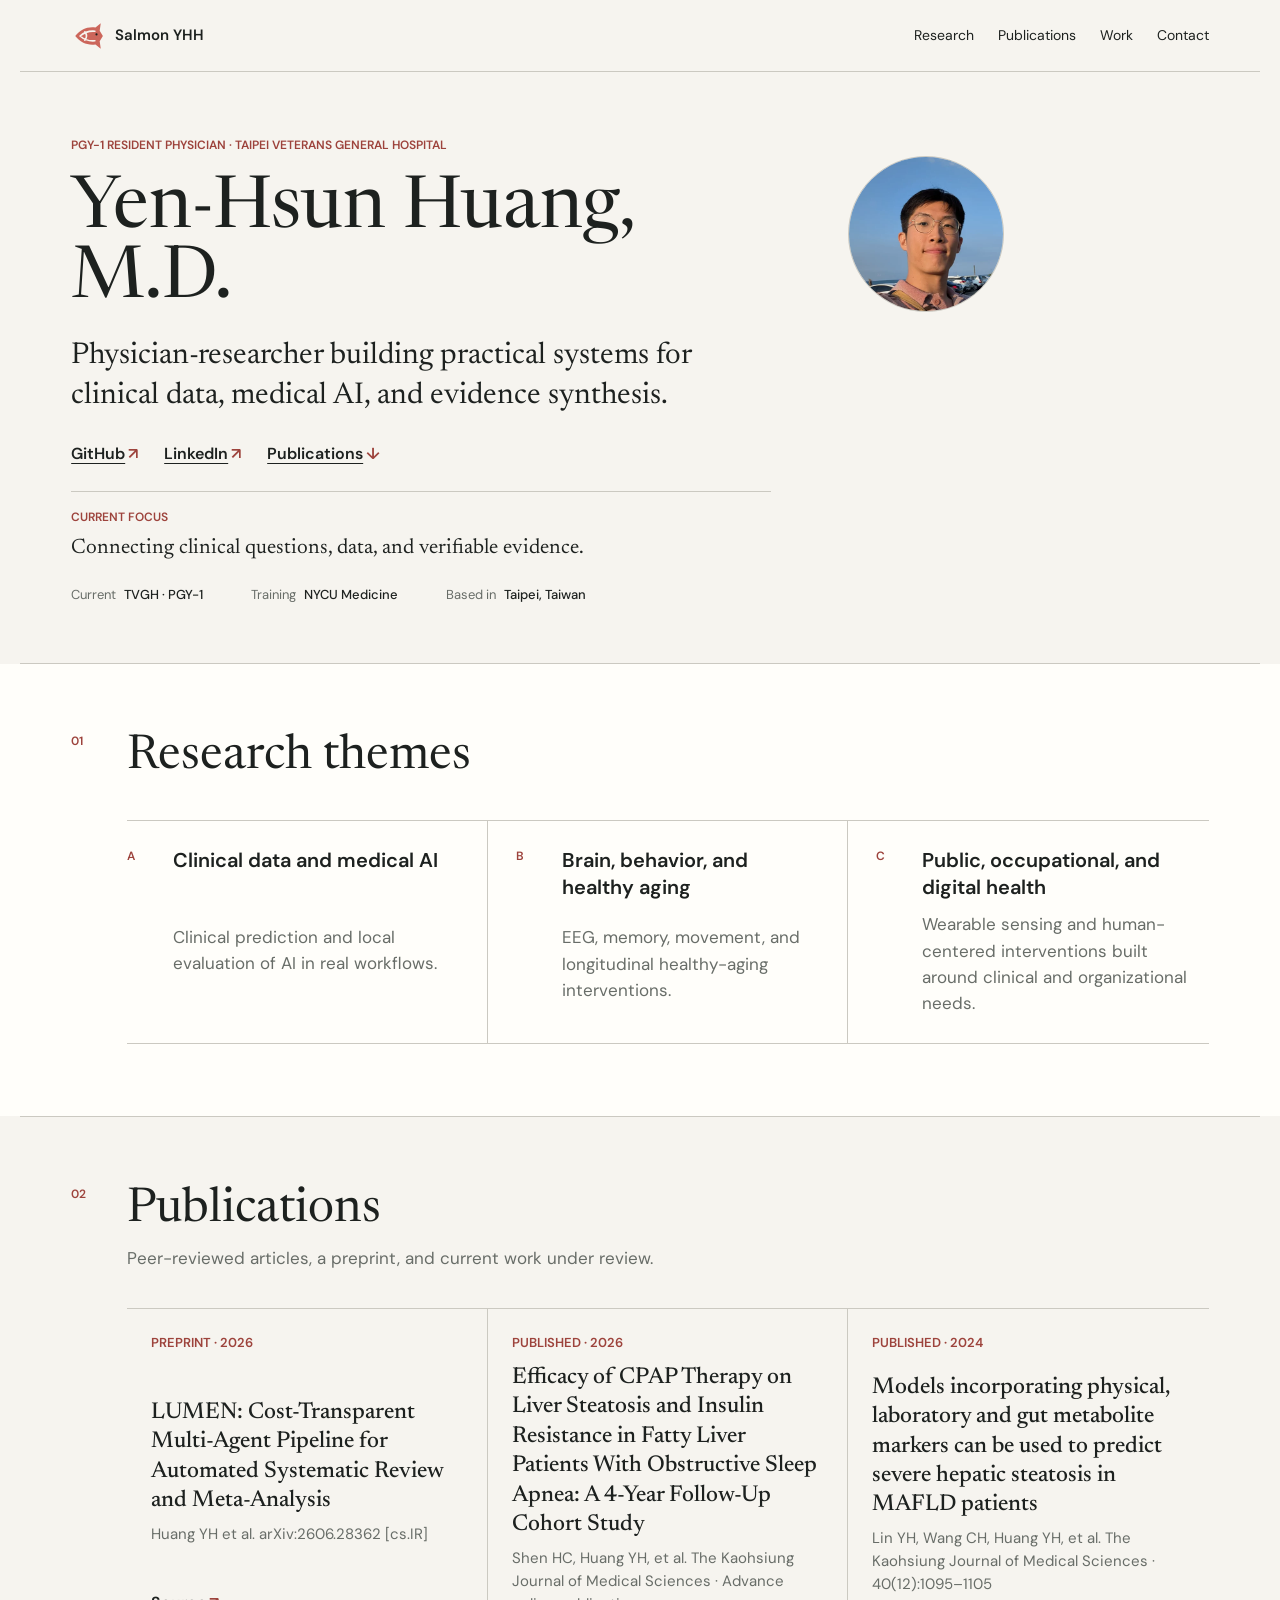
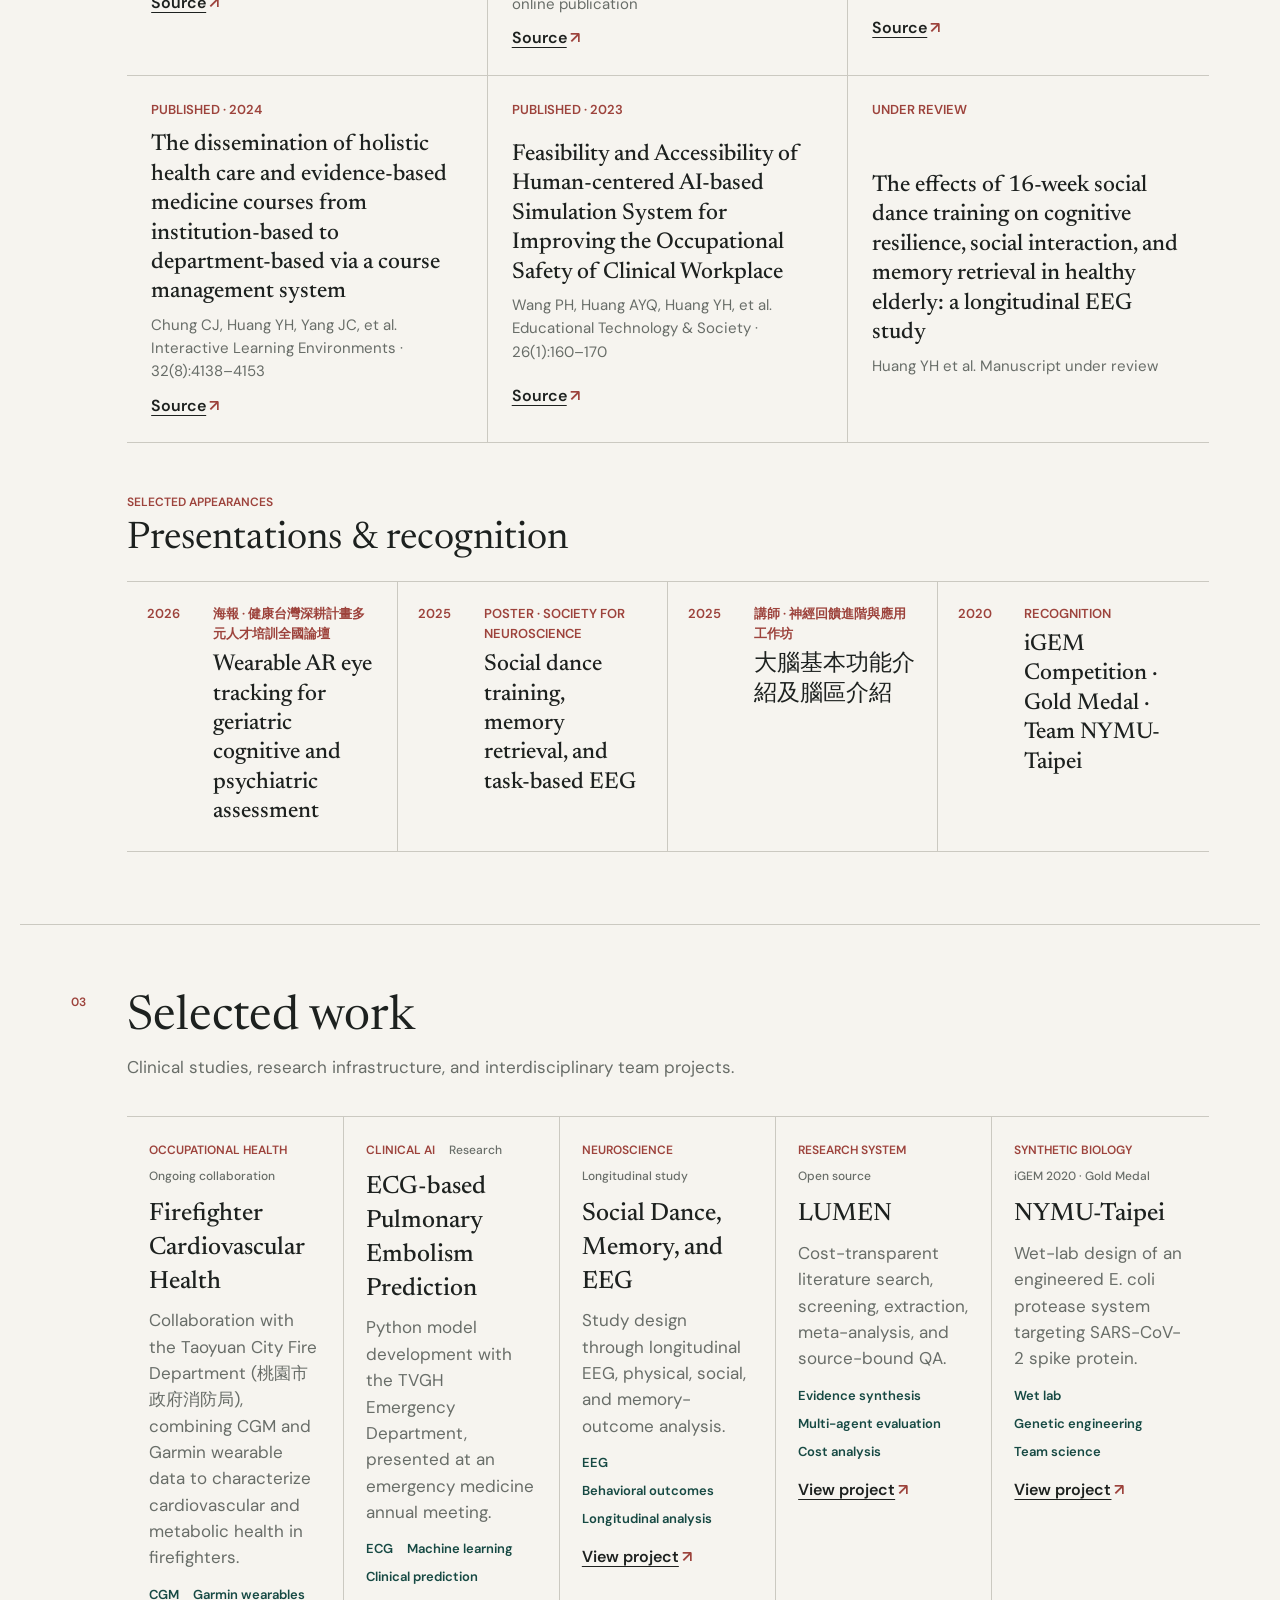
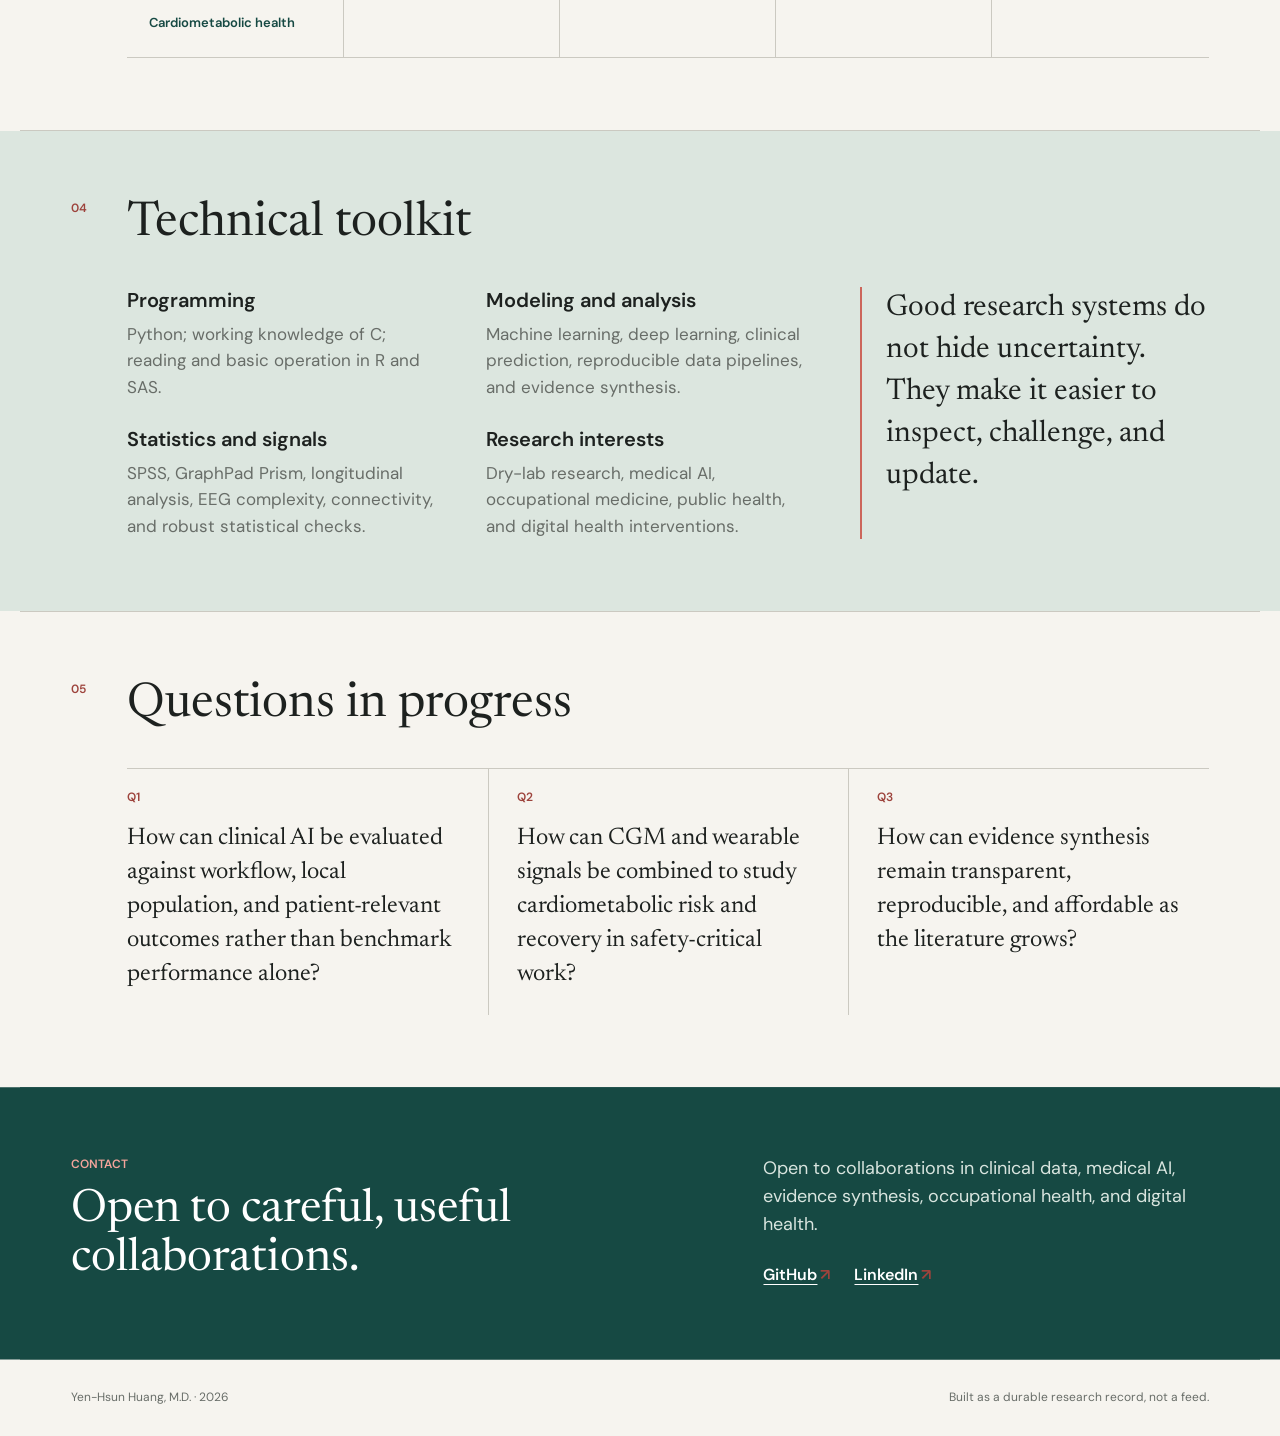
==== commit c0c259cc: "Refine profile and add firefighter health work" ====
--- a/index.html
+++ b/index.html
@@ -3,7 +3,7 @@
   <head>
     <meta charset="utf-8">
     <meta name="viewport" content="width=device-width, initial-scale=1">
-    <meta name="theme-color" content="#163f3a">
+    <meta name="theme-color" content="#f6f4ef">
     <meta
       name="description"
       content="Yen-Hsun Huang is a resident physician and researcher working across clinical data, medical AI, public health, and digital health."
@@ -16,13 +16,20 @@
     >
     <meta
       property="og:image"
-      content="https://yhhuan.github.io/assets/yen-hsun-huang.webp"
+      content="https://yhhuan.github.io/assets/yen-hsun-huang-avatar.webp"
     >
+    <meta property="og:image:width" content="480">
+    <meta property="og:image:height" content="480">
     <meta property="og:image:alt" content="Portrait of Yen-Hsun Huang">
-    <meta name="twitter:card" content="summary_large_image">
+    <meta name="twitter:card" content="summary">
     <title>Yen-Hsun Huang, M.D. | Research</title>
     <link rel="icon" href="assets/salmon-mark.svg" type="image/svg+xml">
-    <link rel="preload" href="assets/yen-hsun-huang.webp" as="image" type="image/webp">
+    <link
+      rel="preload"
+      href="assets/yen-hsun-huang-avatar.webp"
+      as="image"
+      type="image/webp"
+    >
     <link rel="preconnect" href="https://fonts.googleapis.com">
     <link rel="preconnect" href="https://fonts.gstatic.com" crossorigin>
     <link
@@ -52,11 +59,11 @@
     <main id="main">
       <section class="hero" id="top" aria-labelledby="hero-title">
         <img
-          class="hero-photo"
-          src="assets/yen-hsun-huang.webp"
+          class="profile-photo"
+          src="assets/yen-hsun-huang-avatar.webp"
           alt="Portrait of Yen-Hsun Huang"
-          width="1800"
-          height="2252"
+          width="480"
+          height="480"
           fetchpriority="high"
         >
         <div class="hero-main">
--- a/styles.css
+++ b/styles.css
@@ -112,37 +112,32 @@
 }
 
 .hero {
-  position: relative;
-  isolation: isolate;
-  overflow: hidden;
-  display: grid;
-  grid-template-columns: minmax(0, 700px);
-  align-content: start;
-  gap: 24px;
-  width: 100%;
-  min-height: min(700px, calc(100svh - 72px));
+  display: grid;
+  grid-template-areas:
+    "main photo"
+    "note photo";
+  grid-template-columns: minmax(0, 700px) 156px;
+  gap: 24px clamp(32px, 6vw, 80px);
+  align-items: start;
+  width: min(100%, var(--content-width));
   margin: 0 auto;
-  padding: 72px max(var(--gutter), calc((100vw - var(--content-width)) / 2 + var(--gutter))) 46px;
-  color: #fff;
-}
-
-.hero::after {
-  position: absolute;
-  z-index: -1;
-  inset: 0;
-  content: "";
-  background: rgba(8, 31, 31, 0.46);
-}
-
-.hero-photo {
-  position: absolute;
-  z-index: -2;
-  inset: 0;
-  width: 100%;
-  height: 100%;
+  padding: 64px var(--gutter) 58px;
+}
+
+.hero-main {
+  grid-area: main;
+}
+
+.profile-photo {
+  grid-area: photo;
+  width: 156px;
+  height: 156px;
+  aspect-ratio: 1;
+  margin-top: 20px;
+  border: 1px solid var(--rule);
+  border-radius: 50%;
   object-fit: cover;
-  object-position: center 42%;
-  transform: translateX(11%) scale(1.28);
+  object-position: center;
 }
 
 .eyebrow,
@@ -204,9 +199,10 @@
 }
 
 .field-note {
+  grid-area: note;
   max-width: 700px;
   padding-top: 16px;
-  border-top: 1px solid rgba(255, 255, 255, 0.48);
+  border-top: 1px solid var(--rule);
 }
 
 .field-note > p:not(.section-label) {
@@ -236,20 +232,11 @@
 }
 
 .profile-facts dt {
-  color: rgba(255, 255, 255, 0.68);
+  color: var(--muted);
 }
 
 .profile-facts dd {
   font-weight: 500;
-}
-
-.hero .eyebrow,
-.hero .section-label {
-  color: #ffd0c9;
-}
-
-.hero .text-link::after {
-  color: #ffd0c9;
 }
 
 .section {
@@ -367,7 +354,7 @@
 
 .project-list {
   display: grid;
-  grid-template-columns: repeat(4, minmax(0, 1fr));
+  grid-template-columns: repeat(5, minmax(0, 1fr));
   margin-left: 56px;
   border-top: 1px solid var(--rule);
 }
@@ -443,7 +430,7 @@
   border-bottom: 1px solid var(--rule);
 }
 
-.project:nth-child(4n) {
+.project:nth-child(5n) {
   border-right: 0;
 }
 
@@ -648,9 +635,13 @@
 
 @media (max-width: 860px) {
   .hero {
-    grid-template-columns: 1fr;
-    min-height: min(680px, calc(100svh - 72px));
+    grid-template-columns: minmax(0, 1fr) 128px;
     padding-top: 58px;
+  }
+
+  .profile-photo {
+    width: 128px;
+    height: 128px;
   }
 
   .hero h1 {
@@ -748,19 +739,19 @@
   }
 
   .hero {
+    grid-template-areas:
+      "main photo"
+      "note note";
+    grid-template-columns: minmax(0, 1fr) 92px;
     gap: 18px;
-    min-height: 650px;
     padding-top: 44px;
-    padding-bottom: 32px;
-  }
-
-  .hero::after {
-    background: rgba(8, 31, 31, 0.52);
-  }
-
-  .hero-photo {
-    object-position: center 40%;
-    transform: translateY(28%) scale(1.6);
+    padding-bottom: 40px;
+  }
+
+  .profile-photo {
+    width: 92px;
+    height: 92px;
+    margin-top: 18px;
   }
 
   .hero h1 {
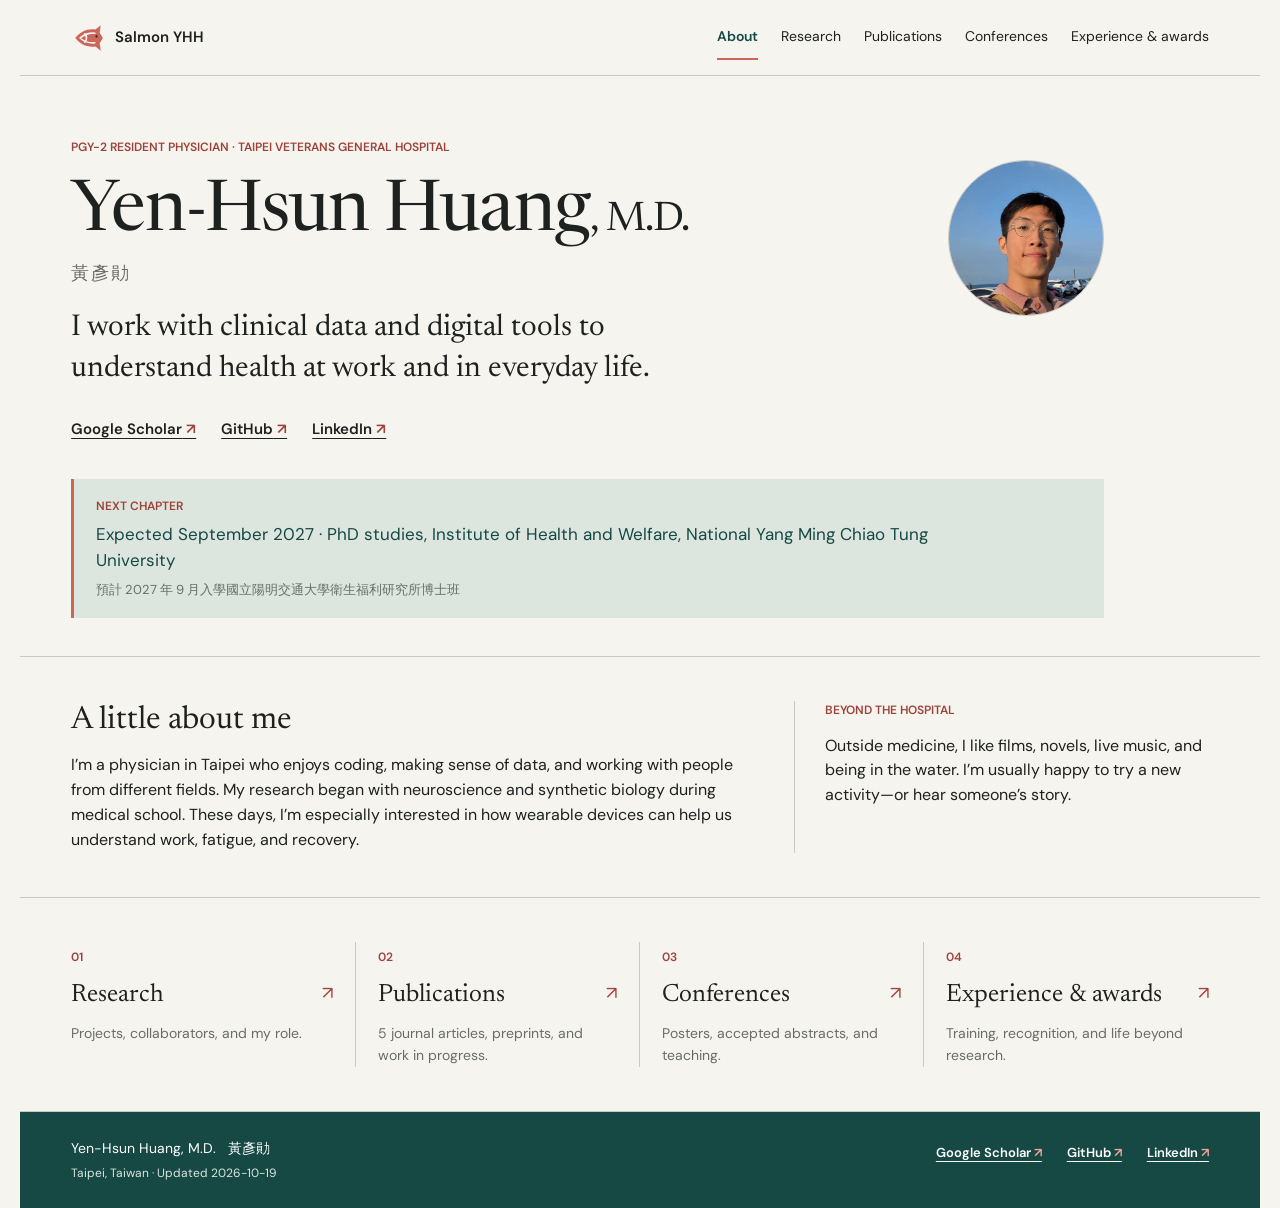
==== commit 3ff8fc48: "Organize academic profile into focused pages and refresh CV content" ====
--- a/index.html
+++ b/index.html
@@ -1,185 +1,47 @@
 <!DOCTYPE html>
+<!-- Generated by scripts/build.mjs; edit content.js or the builder, then rebuild. -->
 <html lang="en">
-  <head>
-    <meta charset="utf-8">
-    <meta name="viewport" content="width=device-width, initial-scale=1">
-    <meta name="theme-color" content="#f6f4ef">
-    <meta
-      name="description"
-      content="Yen-Hsun Huang is a resident physician and researcher working across clinical data, medical AI, public health, and digital health."
-    >
-    <meta property="og:type" content="website">
-    <meta property="og:title" content="Yen-Hsun Huang, M.D. | Research">
-    <meta
-      property="og:description"
-      content="Clinical data, medical AI, public health, and digital health interventions."
-    >
-    <meta
-      property="og:image"
-      content="https://yhhuan.github.io/assets/yen-hsun-huang-avatar.webp"
-    >
-    <meta property="og:image:width" content="480">
-    <meta property="og:image:height" content="480">
-    <meta property="og:image:alt" content="Portrait of Yen-Hsun Huang">
-    <meta name="twitter:card" content="summary">
-    <title>Yen-Hsun Huang, M.D. | Research</title>
-    <link rel="icon" href="assets/salmon-mark.svg" type="image/svg+xml">
-    <link
-      rel="preload"
-      href="assets/yen-hsun-huang-avatar.webp"
-      as="image"
-      type="image/webp"
-    >
-    <link rel="preconnect" href="https://fonts.googleapis.com">
-    <link rel="preconnect" href="https://fonts.gstatic.com" crossorigin>
-    <link
-      href="https://fonts.googleapis.com/css2?family=DM+Sans:wght@400;500;600&family=Newsreader:opsz,wght@6..72,400;6..72,500&display=swap"
-      rel="stylesheet"
-    >
-    <link rel="stylesheet" href="styles.css">
-    <script src="content.js" defer></script>
-    <script src="script.js" defer></script>
-  </head>
-  <body>
-    <a class="skip-link" href="#main">Skip to content</a>
-
-    <header class="site-header">
-      <a class="identity" href="#top" aria-label="Back to top">
-        <img src="assets/salmon-mark.svg" width="34" height="34" alt="">
-        <span data-content="shortName">Salmon YHH</span>
-      </a>
-      <nav class="site-nav" aria-label="Primary navigation">
-        <a href="#research">Research</a>
-        <a href="#publications">Publications</a>
-        <a href="#work">Work</a>
-        <a href="#contact">Contact</a>
-      </nav>
-    </header>
-
-    <main id="main">
-      <section class="hero" id="top" aria-labelledby="hero-title">
-        <img
-          class="profile-photo"
-          src="assets/yen-hsun-huang-avatar.webp"
-          alt="Portrait of Yen-Hsun Huang"
-          width="480"
-          height="480"
-          fetchpriority="high"
-        >
-        <div class="hero-main">
-          <p class="eyebrow" data-content="role">
-            PGY-1 Resident Physician · Taipei Veterans General Hospital
-          </p>
-          <h1 id="hero-title" data-content="name">Yen-Hsun Huang, M.D.</h1>
-          <p class="hero-summary" data-content="summary">
-            I am a physician and researcher working across clinical data, medical AI, public
-            health, and digital health interventions.
-          </p>
-          <nav class="hero-links" id="hero-links" aria-label="Profile links"></nav>
-        </div>
-
-        <aside class="field-note" aria-labelledby="field-note-title">
-          <p class="section-label" id="field-note-title">Current focus</p>
-          <p data-content="currentFocus">
-            Building practical research systems that connect clinical questions, data, and
-            verifiable evidence.
-          </p>
-          <dl class="profile-facts" id="profile-facts"></dl>
-        </aside>
-      </section>
-
-      <section class="section research-band" id="research" aria-labelledby="research-title">
-        <div class="section-heading">
-          <p class="section-index">01</p>
-          <h2 id="research-title">Research themes</h2>
-        </div>
-        <div class="theme-list" id="research-themes"></div>
-      </section>
-
-      <section class="section" id="publications" aria-labelledby="publications-title">
-        <div class="section-heading">
-          <p class="section-index">02</p>
-          <div>
-            <h2 id="publications-title">Publications</h2>
-            <p class="section-intro">
-              Peer-reviewed articles, a preprint, and current work under review.
-            </p>
-          </div>
-        </div>
-        <div class="publication-list" id="publications-list"></div>
-        <div class="subsection-heading">
-          <p class="section-label">Selected appearances</p>
-          <h3 id="presentations-title">Presentations &amp; recognition</h3>
-        </div>
-        <div
-          class="presentation-list"
-          id="presentations-list"
-          aria-labelledby="presentations-title"
-        ></div>
-      </section>
-
-      <section class="section" id="work" aria-labelledby="work-title">
-        <div class="section-heading">
-          <p class="section-index">03</p>
-          <div>
-            <h2 id="work-title">Selected work</h2>
-            <p class="section-intro">
-              Clinical studies, research infrastructure, and interdisciplinary team projects.
-            </p>
-          </div>
-        </div>
-        <div class="project-list" id="projects"></div>
-      </section>
-
-      <section class="section approach-band" id="approach" aria-labelledby="approach-title">
-        <div class="section-heading">
-          <p class="section-index">04</p>
-          <h2 id="approach-title">Technical toolkit</h2>
-        </div>
-        <div class="approach-grid">
-          <div class="methods" id="methods"></div>
-          <blockquote>
-            <p data-content="workingStatement">
-              Good research systems do not hide uncertainty. They make it easier to inspect,
-              challenge, and update.
-            </p>
-          </blockquote>
-        </div>
-      </section>
-
-      <section class="section questions-section" aria-labelledby="questions-title">
-        <div class="section-heading">
-          <p class="section-index">05</p>
-          <h2 id="questions-title">Questions in progress</h2>
-        </div>
-        <ol class="question-list" id="questions"></ol>
-      </section>
-
-      <section class="contact-section" id="contact" aria-labelledby="contact-title">
-        <div>
-          <p class="section-label">Contact</p>
-          <h2 id="contact-title">Open to careful, useful collaborations.</h2>
-        </div>
-        <div class="contact-copy">
-          <p data-content="contactText">
-            I welcome collaborations in clinical data analysis, medical AI, evidence synthesis,
-            occupational health, and digital health.
-          </p>
-          <div class="contact-links" id="contact-links"></div>
-        </div>
-      </section>
-    </main>
-
-    <footer class="site-footer">
-      <p><span data-content="name">Yen-Hsun Huang, M.D.</span> · <span id="current-year">2026</span></p>
-      <p>Built as a durable research record, not a feed.</p>
-    </footer>
-
-    <noscript>
-      <p class="noscript-note">
-        This page uses a small local script to render structured profile content. No tracking is
-        used.
-      </p>
-    </noscript>
-  </body>
+<head>
+  <meta charset="utf-8">
+  <meta name="viewport" content="width=device-width, initial-scale=1">
+  <meta name="theme-color" content="#f6f4ef">
+  <title>About | Yen-Hsun Huang, M.D.</title>
+  <meta name="description" content="黃彥勛 Yen-Hsun Huang: PGY-2 physician in Taipei working on digital devices, occupational health, clinical data, and evidence synthesis.">
+  <link rel="canonical" href="https://yhhuan.github.io/">
+  <meta property="og:type" content="website">
+  <meta property="og:url" content="https://yhhuan.github.io/">
+  <meta property="og:title" content="About | Yen-Hsun Huang, M.D.">
+  <meta property="og:description" content="黃彥勛 Yen-Hsun Huang: PGY-2 physician in Taipei working on digital devices, occupational health, clinical data, and evidence synthesis.">
+  <meta property="og:image" content="https://yhhuan.github.io/assets/yen-hsun-huang-avatar.webp">
+  <meta property="og:image:width" content="480">
+  <meta property="og:image:height" content="480">
+  <meta property="og:image:alt" content="Portrait of Yen-Hsun Huang">
+  <meta name="twitter:card" content="summary">
+  <link rel="icon" href="assets/salmon-mark.svg" type="image/svg+xml">
+  <link rel="preconnect" href="https://fonts.googleapis.com">
+  <link rel="preconnect" href="https://fonts.gstatic.com" crossorigin>
+  <link href="https://fonts.googleapis.com/css2?family=DM+Sans:wght@400;500;600&amp;family=Newsreader:opsz,wght@6..72,400;6..72,500&amp;display=swap" rel="stylesheet">
+  <link rel="stylesheet" href="styles.css">
+  <script src="script.js" defer></script>
+</head>
+<body data-page="index">
+  <a class="skip-link" href="#main">Skip to content</a>
+  <header class="site-header">
+    <a class="identity" href="index.html" aria-label="Salmon YHH · About"><img src="assets/salmon-mark.svg" width="34" height="34" alt=""><span>Salmon YHH</span></a>
+    <nav class="site-nav" aria-label="Primary navigation"><a href="index.html" aria-current="page">About</a><a href="research.html">Research</a><a href="publications.html">Publications</a><a href="conferences.html">Conferences</a><a href="experience.html">Experience & awards</a></nav>
+  </header>
+  <main id="main" tabindex="-1">
+  <section class="hero" id="top" aria-labelledby="hero-title">
+    <div class="hero-main"><p class="eyebrow">PGY-2 Resident Physician · Taipei Veterans General Hospital</p><h1 id="hero-title">Yen-Hsun Huang<span class="degree">, M.D.</span></h1><p class="chinese-name" lang="zh-Hant">黃彥勛</p><p class="hero-summary">I work with clinical data and digital tools to understand health at work and in everyday life.</p><nav class="hero-links" aria-label="Profile links"><a class="text-link" href="https://scholar.google.com/citations?user=qbsHLXcAAAAJ" target="_blank" rel="noopener noreferrer">Google Scholar</a><a class="text-link" href="https://github.com/YHHuan" target="_blank" rel="noopener noreferrer">GitHub</a><a class="text-link" href="https://www.linkedin.com/in/yen-hsun-huang-4866a51bb/" target="_blank" rel="noopener noreferrer">LinkedIn</a></nav></div>
+    <img class="profile-photo" src="assets/yen-hsun-huang-avatar.webp" width="480" height="480" alt="Portrait of Yen-Hsun Huang" fetchpriority="high">
+    <aside class="field-note"><p class="section-label">Next chapter</p><p>Expected September 2027 · PhD studies, Institute of Health and Welfare, National Yang Ming Chiao Tung University</p><p class="next-chinese" lang="zh-Hant">預計 2027 年 9 月入學國立陽明交通大學衛生福利研究所博士班</p></aside>
+  </section>
+  <section class="section home-about" aria-labelledby="about-title"><div><h2 id="about-title">A little about me</h2><p>I’m a physician in Taipei who enjoys coding, making sense of data, and working with people from different fields. My research began with neuroscience and synthetic biology during medical school. These days, I’m especially interested in how wearable devices can help us understand work, fatigue, and recovery.</p></div><div class="personal-note"><p class="section-label">Beyond the hospital</p><p>Outside medicine, I like films, novels, live music, and being in the water. I’m usually happy to try a new activity—or hear someone’s story.</p></div></section>
+  <nav class="directory section" aria-label="Explore the profile"><a href="research.html"><span class="section-index">01</span><h2>Research<span aria-hidden="true">↗</span></h2><p>Projects, collaborators, and my role.</p></a><a href="publications.html"><span class="section-index">02</span><h2>Publications<span aria-hidden="true">↗</span></h2><p>5 journal articles, preprints, and work in progress.</p></a><a href="conferences.html"><span class="section-index">03</span><h2>Conferences<span aria-hidden="true">↗</span></h2><p>Posters, accepted abstracts, and teaching.</p></a><a href="experience.html"><span class="section-index">04</span><h2>Experience & awards<span aria-hidden="true">↗</span></h2><p>Training, recognition, and life beyond research.</p></a></nav>
+</main>
+  <footer class="site-footer" id="contact">
+    <div><p class="footer-name">Yen-Hsun Huang, M.D. <span lang="zh-Hant">黃彥勛</span></p><p>Taipei, Taiwan · Updated 2026-10-19</p></div>
+    <nav class="contact-links" aria-label="Public profiles"><a class="text-link" href="https://scholar.google.com/citations?user=qbsHLXcAAAAJ" target="_blank" rel="noopener noreferrer">Google Scholar</a><a class="text-link" href="https://github.com/YHHuan" target="_blank" rel="noopener noreferrer">GitHub</a><a class="text-link" href="https://www.linkedin.com/in/yen-hsun-huang-4866a51bb/" target="_blank" rel="noopener noreferrer">LinkedIn</a></nav>
+  </footer>
+</body>
 </html>
--- a/styles.css
+++ b/styles.css
@@ -14,901 +14,164 @@
   --serif: "Newsreader", Georgia, "Times New Roman", serif;
   --sans: "DM Sans", Arial, sans-serif;
 }
-
-* {
-  box-sizing: border-box;
+* { box-sizing: border-box; }
+html { scroll-behavior: smooth; scroll-padding-top: 105px; }
+body { margin: 0; background: var(--paper); color: var(--ink); font: 18px/1.55 var(--sans); text-rendering: optimizeLegibility; }
+a { color: inherit; text-underline-offset: 4px; text-decoration-thickness: 1px; }
+a:hover { color: var(--salmon-dark); }
+a:focus-visible, button:focus-visible, summary:focus-visible { outline: 3px solid var(--focus); outline-offset: 4px; }
+[hidden] { display: none !important; }
+h1, h2, h3, p { margin-top: 0; }
+p:last-child { margin-bottom: 0; }
+.muted { color: var(--muted); }
+.skip-link { position: fixed; top: 12px; left: 12px; z-index: 100; padding: 10px 16px; background: var(--ink); color: white; transform: translateY(-180%); }
+.skip-link:focus { transform: translateY(0); }
+.site-header { position: sticky; top: 0; z-index: 10; display: flex; align-items: center; justify-content: space-between; gap: 20px; width: min(100%, var(--content-width)); min-height: 76px; padding: 10px var(--gutter); margin: 0 auto; background: var(--paper); border-bottom: 1px solid var(--rule); }
+.identity { display: inline-flex; align-items: center; gap: 10px; font-size: 15px; font-weight: 600; white-space: nowrap; text-decoration: none; }
+.identity img { display: block; }
+.site-nav { display: flex; flex-wrap: wrap; gap: 2px 23px; align-items: center; font-size: 14px; }
+.site-nav a { min-height: 44px; display: inline-flex; align-items: center; text-decoration: none; border-bottom: 2px solid transparent; }
+.site-nav a[aria-current="page"] { color: var(--forest); border-color: var(--salmon); font-weight: 600; }
+.section, .page-heading, .section-jump, .theme-strip, .site-footer { width: min(100%, var(--content-width)); margin: 0 auto; padding-left: var(--gutter); padding-right: var(--gutter); }
+.hero { display: grid; grid-template-areas: "main photo" "note note"; grid-template-columns: minmax(0, 800px) 156px; gap: 32px clamp(30px, 6vw, 80px); width: min(100%, var(--content-width)); margin: 0 auto; padding: 62px var(--gutter) 38px; }
+.hero-main { grid-area: main; }
+.profile-photo { grid-area: photo; width: 156px; height: 156px; aspect-ratio: 1; border: 1px solid var(--rule); border-radius: 50%; object-fit: cover; margin-top: 22px; }
+.eyebrow, .section-label, .section-index { color: var(--salmon-dark); font-size: 12px; font-weight: 600; text-transform: uppercase; margin: 0; }
+.hero h1, .page-heading h1 { font: 400 clamp(44px, 5.5vw, 72px)/1.04 var(--serif); margin: 20px 0 10px; letter-spacing: -1px; }
+.degree { font-size: .58em; white-space: nowrap; }
+.chinese-name { color: var(--muted); font-size: 18px; margin: 0 0 20px; letter-spacing: 2px; }
+.hero-summary { font: 400 clamp(24px, 2.5vw, 30px)/1.36 var(--serif); max-width: 640px; margin: 0; }
+.hero-links, .contact-links { display: flex; flex-wrap: wrap; gap: 8px 25px; }
+.hero-links { margin-top: 24px; }
+.text-link { font-size: 15px; font-weight: 600; display: inline-block; padding: 5px 0; }
+.text-link::after { content: " ↗"; color: var(--salmon-dark); }
+.field-note { grid-area: note; padding: 18px 22px; border-left: 3px solid var(--salmon); background: var(--forest-light); }
+.field-note > p:nth-child(2) { font-size: 17px; margin: 6px 0; max-width: 880px; color: var(--forest); }
+.field-note .next-chinese { color: var(--muted); font-size: 13px; }
+.section { border-top: 1px solid var(--rule); padding-top: 44px; padding-bottom: 44px; }
+.home-about { display: grid; grid-template-columns: 1.6fr 1fr; gap: 60px; }
+.home-about h2 { font: 400 32px/1.2 var(--serif); margin-bottom: 14px; }
+.home-about p { font-size: 16px; max-width: 680px; }
+.personal-note { border-left: 1px solid var(--rule); padding-left: 30px; }
+.personal-note .section-label { font-size: 12px; margin-bottom: 14px; }
+.directory { display: grid; grid-template-columns: repeat(4, minmax(0, 1fr)); gap: 0; }
+.directory > a { text-decoration: none; border-right: 1px solid var(--rule); padding: 0 22px; }
+.directory > a:first-child { padding-left: 0; }
+.directory > a:last-child { border: 0; padding-right: 0; }
+.directory h2 { display: flex; justify-content: space-between; gap: 10px; font: 400 25px/1.2 var(--serif); margin: 12px 0; }
+.directory h2 span { font: 18px var(--sans); color: var(--salmon-dark); }
+.directory p { font-size: 14px; color: var(--muted); }
+.page-heading { padding-top: 48px; padding-bottom: 30px; }
+.page-heading h1 { margin-top: 16px; margin-bottom: 16px; }
+.page-heading > p:last-child { max-width: 760px; font-size: 18px; color: var(--muted); }
+.section-heading { display: grid; grid-template-columns: 42px 1fr; gap: 10px; margin-bottom: 26px; align-items: baseline; }
+.section-heading h2, .publication-group > h2 { margin: 0; font: 400 34px/1.2 var(--serif); }
+.compact-section { padding-top: 34px; padding-bottom: 36px; }
+.theme-strip { display: grid; grid-template-columns: repeat(3, minmax(0, 1fr)); gap: 32px; padding-top: 24px; padding-bottom: 28px; background: var(--forest-light); }
+.theme-strip h2 { font-size: 17px; color: var(--forest); margin-bottom: 6px; }
+.theme-strip p { color: var(--muted); font-size: 14px; }
+.project-list { display: grid; grid-template-columns: repeat(2, minmax(0, 1fr)); gap: 28px 40px; }
+.project { min-width: 0; padding-top: 22px; border-top: 1px solid var(--rule); }
+.project h3 { font: 500 29px/1.2 var(--serif); margin: 10px 0 6px; }
+.project > p:not(.section-label) { font-size: 16px; }
+.project-status { color: var(--muted); font-size: 13px !important; margin-bottom: 14px; }
+.method-tags { display: flex; flex-wrap: wrap; gap: 6px 15px; list-style: none; padding: 0; margin: 16px 0; font-size: 12px; color: var(--forest); font-weight: 600; }
+details { font-size: 15px; margin: 12px 0 8px; }
+summary { cursor: pointer; color: var(--forest); min-height: 40px; padding: 8px 0; }
+details p { padding: 8px 0 12px; color: var(--muted); }
+.publication-section { padding-top: 24px; }
+.filter-bar, .section-jump { display: flex; flex-wrap: wrap; gap: 8px 14px; align-items: center; }
+.filter-bar a { border: 1px solid var(--rule); padding: 10px 16px; text-decoration: none; font-size: 14px; background: var(--paper-bright); }
+.filter-bar a[aria-current="true"] { background: var(--forest); color: white; border-color: var(--forest); }
+.filter-bar a span { margin-left: 12px; font-size: 12px; opacity: .85; }
+.filter-result { font-size: 13px; margin: 18px 0 28px; }
+.publication-group + .publication-group { margin-top: 38px; }
+.group-intro { font-size: 14px; color: var(--muted); margin: 8px 0 20px; }
+.publication-list, .conference-list, .timeline { list-style: none; padding: 0; margin: 0; }
+.publication { display: grid; grid-template-columns: 120px minmax(0, 1fr); gap: 28px; border-top: 1px solid var(--rule); padding: 23px 0; }
+.publication-year, .timeline-date { color: var(--salmon-dark); font-size: 13px; font-weight: 600; margin: 4px 0 0; }
+.publication h3 { font: 500 25px/1.3 var(--serif); margin: 0 0 9px; max-width: 900px; }
+.authors, .venue, .doi { font-size: 14px; margin: 4px 0; }
+.authors { color: var(--muted); }
+.authors strong { color: var(--ink); font-weight: 600; }
+.venue { font-style: italic; }
+.doi-link { color: var(--forest); overflow-wrap: anywhere; }
+.record-note { font-size: 13px; color: var(--muted); margin-top: 12px; }
+.conference { display: grid; grid-template-columns: 90px minmax(0, 1fr); gap: 28px; padding: 25px 0; border-bottom: 1px solid var(--rule); }
+.conference:first-child { padding-top: 0; }
+.conference:last-child { border-bottom: 0; }
+.conference h2 { font: 500 27px/1.3 var(--serif); margin: 8px 0 10px; max-width: 900px; }
+.conference-venue { font-size: 16px; color: var(--forest); margin-bottom: 6px; }
+.section-jump { padding-top: 0; padding-bottom: 24px; font-size: 14px; gap: 8px 24px; }
+.section-jump a { padding: 7px 0; }
+.timeline li { display: grid; grid-template-columns: 160px minmax(0, 1fr); gap: 30px; padding: 18px 0; border-top: 1px solid var(--rule); }
+.timeline h3 { margin: 0 0 5px; font-size: 18px; font-weight: 600; }
+.timeline li p:not(.timeline-date) { font-size: 15px; margin: 4px 0; }
+.section-tail { font-size: 14px; margin: 16px 0 0; color: var(--muted); }
+.methods { display: grid; grid-template-columns: repeat(2, minmax(0, 1fr)); gap: 24px 60px; }
+.methods h3 { font-size: 17px; margin-bottom: 6px; }
+.methods p { font-size: 15px; color: var(--muted); }
+.site-footer { display: flex; justify-content: space-between; gap: 24px; padding-top: 26px; padding-bottom: 26px; border-top: 1px solid var(--rule); background: var(--forest); color: white; }
+.site-footer p { font-size: 12px; margin: 0; color: #d9e5df; }
+.site-footer .footer-name { font-size: 14px; color: white; margin-bottom: 4px; }
+.footer-name span { margin-left: 8px; }
+.site-footer a { color: white; font-size: 13px; }
+.site-footer .text-link::after { color: #f3a49b; }
+@media (max-width: 900px) {
+  .site-header { flex-direction: column; align-items: flex-start; gap: 2px; }
+  .site-nav { width: 100%; justify-content: space-between; gap: 0 12px; }
+  html { scroll-padding-top: 130px; }
+  .hero { grid-template-columns: minmax(0, 1fr) 128px; gap: 26px; padding-top: 40px; }
+  .profile-photo { width: 128px; height: 128px; }
+  .directory { grid-template-columns: repeat(2, minmax(0, 1fr)); gap: 28px 0; }
+  .directory > a:nth-child(odd) { padding-left: 0; }
+  .directory > a:nth-child(even) { padding-right: 0; border-right: 0; }
+  .home-about { gap: 30px; }
+  .theme-strip { gap: 24px; }
+  .site-footer { flex-direction: column; gap: 14px; }
 }
-
-html {
-  scroll-behavior: smooth;
+@media (max-width: 600px) {
+  html { scroll-padding-top: 180px; }
+  .site-header { padding-top: 8px; padding-bottom: 4px; }
+  .site-nav { justify-content: flex-start; gap: 0 19px; font-size: 13px; }
+  .site-nav a { min-height: 40px; }
+  .hero { grid-template-areas: "photo photo" "main main" "note note"; gap: 22px; padding-top: 25px; padding-bottom: 30px; }
+  .profile-photo { width: 90px; height: 90px; margin: 0; }
+  .hero h1 { font-size: 47px; margin-top: 14px; }
+  .hero-summary { font-size: 25px; }
+  .hero .eyebrow { font-size: 11px; max-width: 320px; }
+  .hero-links { gap: 6px 20px; margin-top: 18px; }
+  .field-note { padding: 16px 18px; }
+  .field-note > p:nth-child(2) { font-size: 15px; }
+  .home-about { grid-template-columns: 1fr; gap: 24px; padding-top: 30px; padding-bottom: 30px; }
+  .personal-note { padding-left: 18px; }
+  .directory { padding-top: 30px; padding-bottom: 30px; }
+  .directory > a { padding-right: 16px; padding-left: 16px; }
+  .directory h2 { font-size: 23px; }
+  .directory p { font-size: 13px; }
+  .page-heading { padding-top: 32px; padding-bottom: 24px; }
+  .page-heading h1 { font-size: 46px; }
+  .page-heading > p:last-child { font-size: 16px; }
+  .theme-strip { grid-template-columns: 1fr; gap: 18px; }
+  .project-list, .methods { grid-template-columns: 1fr; gap: 26px; }
+  .section-heading { grid-template-columns: 26px 1fr; gap: 8px; }
+  .section-heading h2, .publication-group > h2 { font-size: 30px; }
+  .publication { grid-template-columns: 1fr; gap: 8px; padding: 22px 0; }
+  .publication h3 { font-size: 23px; }
+  .publication-year { margin: 0; }
+  .filter-bar { gap: 8px; }
+  .filter-bar a { padding: 10px 12px; font-size: 13px; }
+  .filter-bar a span { margin-left: 8px; }
+  .conference { grid-template-columns: 1fr; gap: 10px; }
+  .conference h2 { font-size: 24px; }
+  .timeline li { grid-template-columns: 1fr; gap: 8px; }
 }
-
-body {
-  margin: 0;
-  color: var(--ink);
-  background: var(--paper);
-  font-family: var(--sans);
-  font-size: 18px;
-  line-height: 1.55;
-  letter-spacing: 0;
-  text-rendering: optimizeLegibility;
+@media (prefers-reduced-motion: reduce) { html { scroll-behavior: auto; } }
+@media print {
+  .site-header { position: static; }
+  .site-nav, .filter-bar, .filter-result, .skip-link, .section-jump { display: none; }
+  .publication-group[hidden] { display: block !important; }
+  .site-footer { background: white; color: black; }
+  .site-footer p, .site-footer a, .site-footer .footer-name { color: black; }
+  .publication, .project, .timeline li { break-inside: avoid; }
 }
-
-a {
-  color: inherit;
-  text-decoration-thickness: 1px;
-  text-underline-offset: 4px;
-}
-
-a:focus-visible,
-button:focus-visible {
-  outline: 3px solid var(--focus);
-  outline-offset: 4px;
-}
-
-.skip-link {
-  position: fixed;
-  z-index: 100;
-  top: 12px;
-  left: 12px;
-  padding: 8px 12px;
-  color: #fff;
-  background: var(--ink);
-  transform: translateY(-180%);
-}
-
-.skip-link:focus {
-  transform: translateY(0);
-}
-
-.site-header {
-  position: relative;
-  z-index: 10;
-  display: flex;
-  align-items: center;
-  justify-content: space-between;
-  width: min(100%, var(--content-width));
-  min-height: 72px;
-  margin: 0 auto;
-  padding: 10px var(--gutter);
-  border-bottom: 1px solid var(--rule);
-}
-
-.identity {
-  display: inline-flex;
-  align-items: center;
-  gap: 10px;
-  font-size: 15px;
-  font-weight: 600;
-  text-decoration: none;
-}
-
-.identity img {
-  display: block;
-}
-
-.site-nav {
-  display: flex;
-  align-items: center;
-  gap: 24px;
-  font-size: 14px;
-}
-
-.site-nav a {
-  text-decoration: none;
-}
-
-.site-nav a:hover {
-  color: var(--salmon-dark);
-}
-
-.section,
-.contact-section,
-.site-footer {
-  width: min(100%, var(--content-width));
-  margin: 0 auto;
-  padding-right: var(--gutter);
-  padding-left: var(--gutter);
-}
-
-.hero {
-  display: grid;
-  grid-template-areas:
-    "main photo"
-    "note photo";
-  grid-template-columns: minmax(0, 700px) 156px;
-  gap: 24px clamp(32px, 6vw, 80px);
-  align-items: start;
-  width: min(100%, var(--content-width));
-  margin: 0 auto;
-  padding: 64px var(--gutter) 58px;
-}
-
-.hero-main {
-  grid-area: main;
-}
-
-.profile-photo {
-  grid-area: photo;
-  width: 156px;
-  height: 156px;
-  aspect-ratio: 1;
-  margin-top: 20px;
-  border: 1px solid var(--rule);
-  border-radius: 50%;
-  object-fit: cover;
-  object-position: center;
-}
-
-.eyebrow,
-.section-label,
-.section-index,
-.theme-number,
-.project-meta {
-  margin: 0;
-  color: var(--salmon-dark);
-  font-size: 12px;
-  font-weight: 600;
-  letter-spacing: 0;
-  text-transform: uppercase;
-}
-
-.hero h1 {
-  max-width: 700px;
-  margin: 20px 0 20px;
-  font-family: var(--serif);
-  font-size: 72px;
-  font-weight: 400;
-  line-height: 0.98;
-  letter-spacing: 0;
-}
-
-.hero-summary {
-  max-width: 620px;
-  margin: 0;
-  font-family: var(--serif);
-  font-size: 30px;
-  line-height: 1.34;
-}
-
-.hero-links {
-  display: flex;
-  flex-wrap: wrap;
-  gap: 26px;
-  margin-top: 26px;
-}
-
-.text-link,
-.project-link,
-.contact-link {
-  font-size: 16px;
-  font-weight: 600;
-}
-
-.text-link::after,
-.project-link::after,
-.contact-link::after {
-  content: " \2197";
-  display: inline-block;
-  margin-left: 3px;
-  color: var(--salmon-dark);
-}
-
-.text-link[href^="#"]::after {
-  content: " \2193";
-}
-
-.field-note {
-  grid-area: note;
-  max-width: 700px;
-  padding-top: 16px;
-  border-top: 1px solid var(--rule);
-}
-
-.field-note > p:not(.section-label) {
-  margin: 8px 0 14px;
-  font-family: var(--serif);
-  font-size: 21px;
-  line-height: 1.42;
-}
-
-.profile-facts {
-  display: flex;
-  flex-wrap: wrap;
-  gap: 0 24px;
-  margin: 0;
-}
-
-.profile-facts div {
-  display: flex;
-  gap: 8px;
-  padding: 7px 24px 0 0;
-}
-
-.profile-facts dt,
-.profile-facts dd {
-  margin: 0;
-  font-size: 13px;
-}
-
-.profile-facts dt {
-  color: var(--muted);
-}
-
-.profile-facts dd {
-  font-weight: 500;
-}
-
-.section {
-  padding-top: 68px;
-  padding-bottom: 72px;
-  border-top: 1px solid var(--rule);
-}
-
-.research-band,
-.approach-band {
-  position: relative;
-}
-
-.research-band::before,
-.approach-band::before {
-  position: absolute;
-  z-index: -1;
-  top: 0;
-  bottom: 0;
-  left: 50%;
-  width: 100vw;
-  content: "";
-  transform: translateX(-50%);
-}
-
-.research-band::before {
-  background: var(--paper-bright);
-}
-
-.approach-band::before {
-  background: var(--forest-light);
-}
-
-.section-heading {
-  display: grid;
-  grid-template-columns: 56px minmax(0, 1fr);
-  align-items: start;
-  margin-bottom: 36px;
-}
-
-.section-heading h2,
-.contact-section h2 {
-  margin: 0;
-  font-family: var(--serif);
-  font-size: 48px;
-  font-weight: 400;
-  line-height: 1.08;
-  letter-spacing: 0;
-}
-
-.section-intro {
-  max-width: 640px;
-  margin: 9px 0 0;
-  color: var(--muted);
-  font-size: 17px;
-}
-
-.subsection-heading {
-  margin: 50px 0 20px 56px;
-}
-
-.subsection-heading h3 {
-  margin: 7px 0 0;
-  font-family: var(--serif);
-  font-size: 38px;
-  font-weight: 400;
-  line-height: 1.1;
-}
-
-.theme-list {
-  display: grid;
-  grid-template-columns: repeat(3, minmax(0, 1fr));
-  margin-left: 56px;
-  border-top: 1px solid var(--rule);
-  border-bottom: 1px solid var(--rule);
-}
-
-.theme {
-  display: grid;
-  grid-template-columns: 32px minmax(0, 1fr);
-  gap: 10px 14px;
-  padding: 26px 28px;
-  border-right: 1px solid var(--rule);
-}
-
-.theme:first-child {
-  padding-left: 0;
-}
-
-.theme:last-child {
-  padding-right: 0;
-  border-right: 0;
-}
-
-.theme h3,
-.project h3,
-.methods h3 {
-  margin: 0;
-  font-size: 20px;
-  font-weight: 600;
-  line-height: 1.35;
-}
-
-.theme > p:last-child,
-.project-body > p,
-.methods p {
-  margin: 0;
-  color: var(--muted);
-}
-
-.theme > p:last-child {
-  grid-column: 2;
-  font-size: 17px;
-}
-
-.project-list {
-  display: grid;
-  grid-template-columns: repeat(5, minmax(0, 1fr));
-  margin-left: 56px;
-  border-top: 1px solid var(--rule);
-}
-
-.publication-list {
-  display: grid;
-  grid-template-columns: repeat(3, minmax(0, 1fr));
-  margin-left: 56px;
-  border-top: 1px solid var(--rule);
-}
-
-.presentation-list {
-  display: grid;
-  grid-template-columns: repeat(4, minmax(0, 1fr));
-  margin-left: 56px;
-  border-top: 1px solid var(--rule);
-}
-
-.publication {
-  display: grid;
-  grid-template-columns: minmax(0, 1fr) auto;
-  gap: 10px 18px;
-  align-items: start;
-  padding: 24px;
-  border-right: 1px solid var(--rule);
-  border-bottom: 1px solid var(--rule);
-}
-
-.publication:nth-child(3n) {
-  border-right: 0;
-}
-
-.publication-status,
-.presentation-year,
-.presentation-type {
-  margin: 0;
-  color: var(--salmon-dark);
-  font-size: 13px;
-  font-weight: 600;
-  text-transform: uppercase;
-}
-
-.publication-body h3,
-.presentation h3 {
-  margin: 0;
-  font-family: var(--serif);
-  font-size: 23px;
-  font-weight: 500;
-  line-height: 1.28;
-}
-
-.publication-body p {
-  margin: 7px 0 0;
-  color: var(--muted);
-  font-size: 15px;
-}
-
-.publication-status,
-.publication-body {
-  grid-column: 1 / -1;
-}
-
-.publication .project-link {
-  grid-column: 1;
-  justify-self: start;
-}
-
-.project {
-  display: block;
-  min-width: 0;
-  padding: 24px 22px;
-  border-right: 1px solid var(--rule);
-  border-bottom: 1px solid var(--rule);
-}
-
-.project:nth-child(5n) {
-  border-right: 0;
-}
-
-.project-meta p {
-  margin: 0;
-}
-
-.project-meta {
-  display: flex;
-  flex-wrap: wrap;
-  gap: 8px 14px;
-  margin-bottom: 12px;
-}
-
-.project-meta p + p {
-  margin-top: 0;
-  color: var(--muted);
-  font-weight: 500;
-  text-transform: none;
-}
-
-.project h3 {
-  font-family: var(--serif);
-  font-size: 25px;
-  font-weight: 500;
-}
-
-.project-body > p {
-  max-width: 700px;
-  margin-top: 8px;
-  font-size: 17px;
-}
-
-.method-tags {
-  display: flex;
-  flex-wrap: wrap;
-  gap: 8px 14px;
-  margin: 14px 0 0;
-  padding: 0;
-  list-style: none;
-}
-
-.method-tags li {
-  color: var(--forest);
-  font-size: 13px;
-  font-weight: 600;
-}
-
-.project-link {
-  justify-self: end;
-  white-space: nowrap;
-}
-
-.project > .project-link {
-  display: inline-block;
-  margin-top: 16px;
-}
-
-.presentation {
-  display: grid;
-  grid-template-columns: 52px minmax(0, 1fr);
-  gap: 14px;
-  padding: 22px 20px 24px;
-  border-right: 1px solid var(--rule);
-  border-bottom: 1px solid var(--rule);
-}
-
-.presentation:nth-child(4n) {
-  border-right: 0;
-}
-
-.presentation-type {
-  margin-bottom: 6px;
-}
-
-.approach-grid {
-  display: grid;
-  grid-template-columns: minmax(0, 1.55fr) minmax(280px, 0.8fr);
-  gap: 56px;
-  margin-left: 56px;
-}
-
-.methods {
-  display: grid;
-  grid-template-columns: repeat(2, minmax(0, 1fr));
-  gap: 26px 42px;
-}
-
-.methods p {
-  margin-top: 7px;
-  font-size: 17px;
-}
-
-blockquote {
-  margin: 0;
-  padding: 0 0 0 24px;
-  border-left: 2px solid var(--salmon);
-}
-
-blockquote p {
-  margin: 0;
-  font-family: var(--serif);
-  font-size: 30px;
-  line-height: 1.4;
-}
-
-.question-list {
-  display: grid;
-  grid-template-columns: repeat(3, minmax(0, 1fr));
-  gap: 0;
-  margin: 0 0 0 56px;
-  padding: 0;
-  border-top: 1px solid var(--rule);
-  list-style: none;
-  counter-reset: questions;
-}
-
-.question-list li {
-  position: relative;
-  min-height: 190px;
-  padding: 52px 28px 24px 0;
-  font-family: var(--serif);
-  font-size: 24px;
-  line-height: 1.42;
-  counter-increment: questions;
-}
-
-.question-list li + li {
-  padding-left: 28px;
-  border-left: 1px solid var(--rule);
-}
-
-.question-list li::before {
-  position: absolute;
-  top: 20px;
-  color: var(--salmon-dark);
-  font-family: var(--sans);
-  font-size: 12px;
-  font-weight: 600;
-  content: "Q" counter(questions);
-}
-
-.question-list li + li::before {
-  left: 28px;
-}
-
-.contact-section {
-  display: grid;
-  grid-template-columns: minmax(0, 1.1fr) minmax(300px, 0.8fr);
-  gap: 80px;
-  padding-top: 68px;
-  padding-bottom: 72px;
-  color: #fff;
-  background: var(--forest);
-  box-shadow: 0 0 0 100vmax var(--forest);
-  clip-path: inset(0 -100vmax);
-}
-
-.contact-section .section-label {
-  color: #f3a49b;
-}
-
-.contact-section h2 {
-  max-width: 620px;
-  margin-top: 12px;
-  font-size: 46px;
-}
-
-.contact-copy > p {
-  margin: 0 0 24px;
-  color: #d9e5df;
-  font-size: 18px;
-}
-
-.contact-links {
-  display: flex;
-  flex-wrap: wrap;
-  gap: 24px;
-}
-
-.site-footer {
-  display: flex;
-  justify-content: space-between;
-  gap: 24px;
-  padding-top: 28px;
-  padding-bottom: 30px;
-  color: var(--muted);
-  font-size: 12px;
-}
-
-.site-footer p {
-  margin: 0;
-}
-
-.noscript-note {
-  margin: 0;
-  padding: 12px var(--gutter);
-  color: #fff;
-  background: var(--salmon-dark);
-  text-align: center;
-}
-
-@media (max-width: 860px) {
-  .hero {
-    grid-template-columns: minmax(0, 1fr) 128px;
-    padding-top: 58px;
-  }
-
-  .profile-photo {
-    width: 128px;
-    height: 128px;
-  }
-
-  .hero h1 {
-    font-size: 64px;
-  }
-
-  .field-note {
-    max-width: 620px;
-  }
-
-  .publication-list,
-  .project-list,
-  .presentation-list {
-    grid-template-columns: repeat(2, minmax(0, 1fr));
-  }
-
-  .publication {
-    padding: 22px;
-    border-right: 1px solid var(--rule);
-  }
-
-  .publication:nth-child(odd) {
-    border-right: 1px solid var(--rule);
-  }
-
-  .publication:nth-child(even) {
-    border-right: 0;
-  }
-
-  .project {
-    padding: 22px;
-    border-right: 1px solid var(--rule);
-  }
-
-  .project:nth-child(odd) {
-    border-right: 1px solid var(--rule);
-  }
-
-  .project:nth-child(even) {
-    border-right: 0;
-  }
-
-  .presentation {
-    padding: 22px;
-    border-right: 1px solid var(--rule);
-  }
-
-  .presentation:nth-child(odd) {
-    border-right: 1px solid var(--rule);
-  }
-
-  .presentation:nth-child(even) {
-    border-right: 0;
-  }
-
-  .approach-grid {
-    grid-template-columns: 1fr;
-  }
-
-  blockquote {
-    max-width: 560px;
-  }
-
-  .question-list {
-    grid-template-columns: 1fr;
-  }
-
-  .question-list li {
-    min-height: 0;
-    padding: 58px 0 28px;
-  }
-
-  .question-list li + li {
-    padding-left: 0;
-    border-top: 1px solid var(--rule);
-    border-left: 0;
-  }
-
-  .question-list li + li::before {
-    left: 0;
-  }
-}
-
-@media (max-width: 640px) {
-  .site-header {
-    align-items: flex-start;
-    min-height: 96px;
-  }
-
-  .site-nav {
-    display: grid;
-    grid-template-columns: repeat(2, auto);
-    gap: 4px 18px;
-    text-align: right;
-  }
-
-  .hero {
-    grid-template-areas:
-      "main photo"
-      "note note";
-    grid-template-columns: minmax(0, 1fr) 92px;
-    gap: 18px;
-    padding-top: 44px;
-    padding-bottom: 40px;
-  }
-
-  .profile-photo {
-    width: 92px;
-    height: 92px;
-    margin-top: 18px;
-  }
-
-  .hero h1 {
-    max-width: 500px;
-    margin-top: 16px;
-    margin-bottom: 16px;
-    font-size: 50px;
-    line-height: 1;
-  }
-
-  .hero-summary {
-    max-width: 480px;
-    font-size: 25px;
-  }
-
-  .hero-links {
-    margin-top: 20px;
-  }
-
-  .field-note > p:not(.section-label) {
-    margin-top: 7px;
-    margin-bottom: 10px;
-    font-size: 19px;
-  }
-
-  .profile-facts {
-    display: grid;
-    grid-template-columns: repeat(3, minmax(0, 1fr));
-    gap: 0;
-  }
-
-  .profile-facts div {
-    display: block;
-    padding: 6px 8px 0 0;
-  }
-
-  .profile-facts dd {
-    margin-top: 4px;
-  }
-
-  .section {
-    padding-top: 54px;
-    padding-bottom: 58px;
-  }
-
-  .section-heading {
-    grid-template-columns: 1fr;
-    gap: 10px;
-    margin-bottom: 30px;
-  }
-
-  .section-heading h2,
-  .contact-section h2 {
-    font-size: 42px;
-  }
-
-  .theme-list,
-  .publication-list,
-  .project-list,
-  .approach-grid,
-  .presentation-list,
-  .question-list {
-    margin-left: 0;
-  }
-
-  .subsection-heading {
-    margin: 40px 0 18px;
-  }
-
-  .subsection-heading h3 {
-    font-size: 34px;
-  }
-
-  .theme-list {
-    grid-template-columns: 1fr;
-  }
-
-  .publication-list,
-  .project-list,
-  .presentation-list {
-    grid-template-columns: 1fr;
-  }
-
-  .theme {
-    grid-template-columns: 30px minmax(0, 1fr);
-    gap: 12px 16px;
-    padding: 22px 0;
-    border-right: 0;
-    border-bottom: 1px solid var(--rule);
-  }
-
-  .theme:first-child,
-  .theme:last-child {
-    padding-right: 0;
-    padding-left: 0;
-  }
-
-  .theme:last-child {
-    border-bottom: 0;
-  }
-
-  .theme > p:last-child {
-    grid-column: 2;
-  }
-
-  .project {
-    padding: 24px 0 26px;
-    border-right: 0;
-  }
-
-  .publication {
-    gap: 9px 16px;
-    padding: 22px 0 24px;
-    border-right: 0;
-  }
-
-  .publication:nth-child(odd),
-  .project:nth-child(odd),
-  .presentation:nth-child(odd) {
-    border-right: 0;
-  }
-
-  .presentation {
-    grid-template-columns: 52px minmax(0, 1fr);
-    gap: 16px;
-    padding: 22px 0 24px;
-    border-right: 0;
-  }
-
-  .methods {
-    grid-template-columns: 1fr;
-    gap: 30px;
-  }
-
-  blockquote p {
-    font-size: 27px;
-  }
-
-  .question-list li {
-    font-size: 22px;
-  }
-
-  .contact-section {
-    grid-template-columns: 1fr;
-    gap: 30px;
-    padding-top: 56px;
-    padding-bottom: 60px;
-  }
-
-  .site-footer {
-    flex-direction: column;
-    gap: 4px;
-  }
-}
-
-@media (prefers-reduced-motion: reduce) {
-  html {
-    scroll-behavior: auto;
-  }
-}
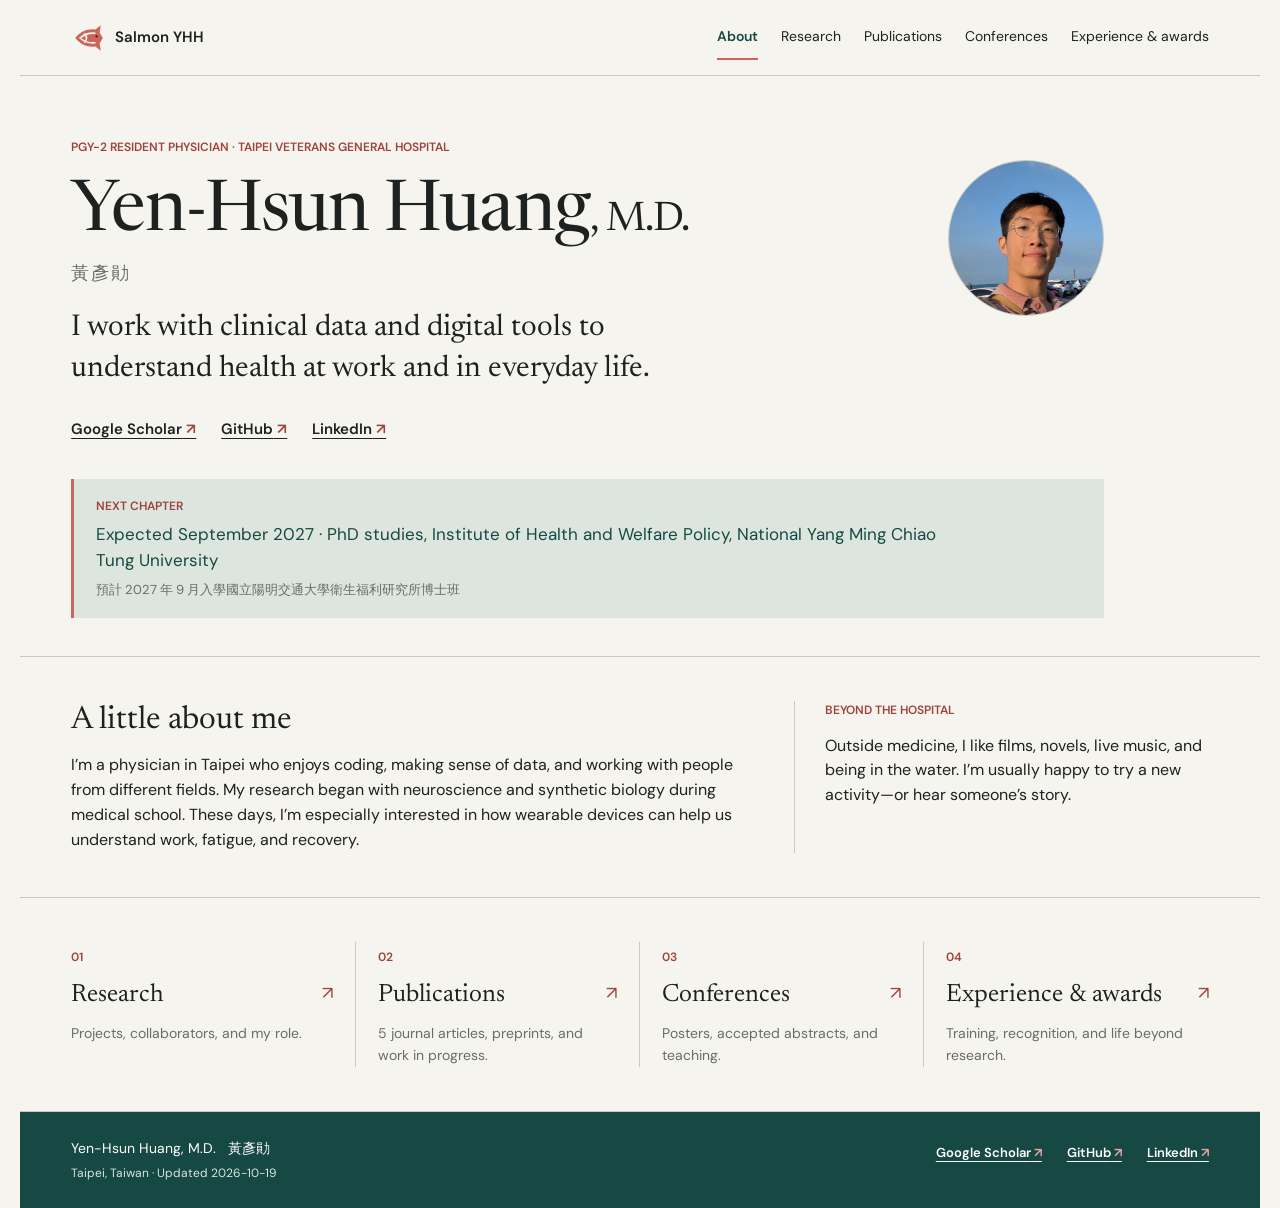
==== commit ed402598: "Use the official NYCU institute name" ====
--- a/index.html
+++ b/index.html
@@ -34,7 +34,7 @@
   <section class="hero" id="top" aria-labelledby="hero-title">
     <div class="hero-main"><p class="eyebrow">PGY-2 Resident Physician · Taipei Veterans General Hospital</p><h1 id="hero-title">Yen-Hsun Huang<span class="degree">, M.D.</span></h1><p class="chinese-name" lang="zh-Hant">黃彥勛</p><p class="hero-summary">I work with clinical data and digital tools to understand health at work and in everyday life.</p><nav class="hero-links" aria-label="Profile links"><a class="text-link" href="https://scholar.google.com/citations?user=qbsHLXcAAAAJ" target="_blank" rel="noopener noreferrer">Google Scholar</a><a class="text-link" href="https://github.com/YHHuan" target="_blank" rel="noopener noreferrer">GitHub</a><a class="text-link" href="https://www.linkedin.com/in/yen-hsun-huang-4866a51bb/" target="_blank" rel="noopener noreferrer">LinkedIn</a></nav></div>
     <img class="profile-photo" src="assets/yen-hsun-huang-avatar.webp" width="480" height="480" alt="Portrait of Yen-Hsun Huang" fetchpriority="high">
-    <aside class="field-note"><p class="section-label">Next chapter</p><p>Expected September 2027 · PhD studies, Institute of Health and Welfare, National Yang Ming Chiao Tung University</p><p class="next-chinese" lang="zh-Hant">預計 2027 年 9 月入學國立陽明交通大學衛生福利研究所博士班</p></aside>
+    <aside class="field-note"><p class="section-label">Next chapter</p><p>Expected September 2027 · PhD studies, Institute of Health and Welfare Policy, National Yang Ming Chiao Tung University</p><p class="next-chinese" lang="zh-Hant">預計 2027 年 9 月入學國立陽明交通大學衛生福利研究所博士班</p></aside>
   </section>
   <section class="section home-about" aria-labelledby="about-title"><div><h2 id="about-title">A little about me</h2><p>I’m a physician in Taipei who enjoys coding, making sense of data, and working with people from different fields. My research began with neuroscience and synthetic biology during medical school. These days, I’m especially interested in how wearable devices can help us understand work, fatigue, and recovery.</p></div><div class="personal-note"><p class="section-label">Beyond the hospital</p><p>Outside medicine, I like films, novels, live music, and being in the water. I’m usually happy to try a new activity—or hear someone’s story.</p></div></section>
   <nav class="directory section" aria-label="Explore the profile"><a href="research.html"><span class="section-index">01</span><h2>Research<span aria-hidden="true">↗</span></h2><p>Projects, collaborators, and my role.</p></a><a href="publications.html"><span class="section-index">02</span><h2>Publications<span aria-hidden="true">↗</span></h2><p>5 journal articles, preprints, and work in progress.</p></a><a href="conferences.html"><span class="section-index">03</span><h2>Conferences<span aria-hidden="true">↗</span></h2><p>Posters, accepted abstracts, and teaching.</p></a><a href="experience.html"><span class="section-index">04</span><h2>Experience & awards<span aria-hidden="true">↗</span></h2><p>Training, recognition, and life beyond research.</p></a></nav>
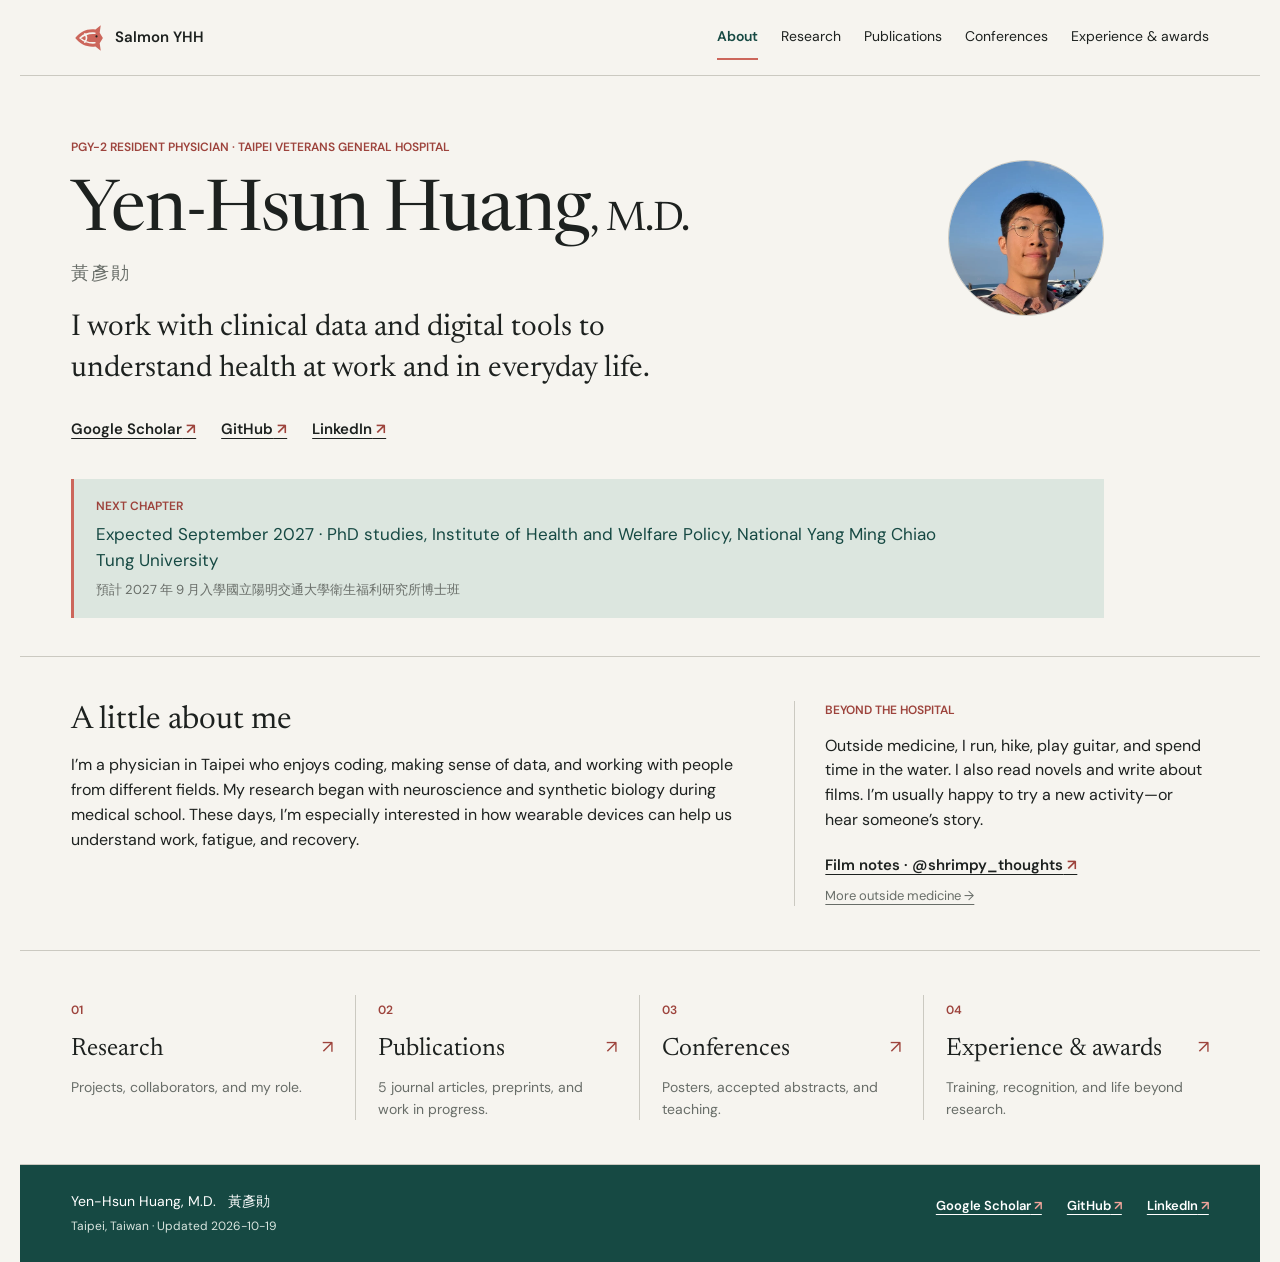
==== commit eae0bc47: "Add Melbourne exchange, clinical awards, and off-duty interests" ====
--- a/index.html
+++ b/index.html
@@ -36,7 +36,7 @@
     <img class="profile-photo" src="assets/yen-hsun-huang-avatar.webp" width="480" height="480" alt="Portrait of Yen-Hsun Huang" fetchpriority="high">
     <aside class="field-note"><p class="section-label">Next chapter</p><p>Expected September 2027 · PhD studies, Institute of Health and Welfare Policy, National Yang Ming Chiao Tung University</p><p class="next-chinese" lang="zh-Hant">預計 2027 年 9 月入學國立陽明交通大學衛生福利研究所博士班</p></aside>
   </section>
-  <section class="section home-about" aria-labelledby="about-title"><div><h2 id="about-title">A little about me</h2><p>I’m a physician in Taipei who enjoys coding, making sense of data, and working with people from different fields. My research began with neuroscience and synthetic biology during medical school. These days, I’m especially interested in how wearable devices can help us understand work, fatigue, and recovery.</p></div><div class="personal-note"><p class="section-label">Beyond the hospital</p><p>Outside medicine, I like films, novels, live music, and being in the water. I’m usually happy to try a new activity—or hear someone’s story.</p></div></section>
+  <section class="section home-about" aria-labelledby="about-title"><div><h2 id="about-title">A little about me</h2><p>I’m a physician in Taipei who enjoys coding, making sense of data, and working with people from different fields. My research began with neuroscience and synthetic biology during medical school. These days, I’m especially interested in how wearable devices can help us understand work, fatigue, and recovery.</p></div><div class="personal-note"><p class="section-label">Beyond the hospital</p><p>Outside medicine, I run, hike, play guitar, and spend time in the water. I also read novels and write about films. I’m usually happy to try a new activity—or hear someone’s story.</p><a class="text-link" href="https://www.instagram.com/shrimpy_thoughts/" target="_blank" rel="noopener noreferrer">Film notes · @shrimpy_thoughts</a><a class="personal-more" href="experience.html#activities">More outside medicine →</a></div></section>
   <nav class="directory section" aria-label="Explore the profile"><a href="research.html"><span class="section-index">01</span><h2>Research<span aria-hidden="true">↗</span></h2><p>Projects, collaborators, and my role.</p></a><a href="publications.html"><span class="section-index">02</span><h2>Publications<span aria-hidden="true">↗</span></h2><p>5 journal articles, preprints, and work in progress.</p></a><a href="conferences.html"><span class="section-index">03</span><h2>Conferences<span aria-hidden="true">↗</span></h2><p>Posters, accepted abstracts, and teaching.</p></a><a href="experience.html"><span class="section-index">04</span><h2>Experience & awards<span aria-hidden="true">↗</span></h2><p>Training, recognition, and life beyond research.</p></a></nav>
 </main>
   <footer class="site-footer" id="contact">
--- a/styles.css
+++ b/styles.css
@@ -54,6 +54,7 @@
 .home-about p { font-size: 16px; max-width: 680px; }
 .personal-note { border-left: 1px solid var(--rule); padding-left: 30px; }
 .personal-note .section-label { font-size: 12px; margin-bottom: 14px; }
+.personal-more { display: block; font-size: 13px; margin-top: 4px; color: var(--muted); }
 .directory { display: grid; grid-template-columns: repeat(4, minmax(0, 1fr)); gap: 0; }
 .directory > a { text-decoration: none; border-right: 1px solid var(--rule); padding: 0 22px; }
 .directory > a:first-child { padding-left: 0; }
@@ -108,6 +109,12 @@
 .timeline h3 { margin: 0 0 5px; font-size: 18px; font-weight: 600; }
 .timeline li p:not(.timeline-date) { font-size: 15px; margin: 4px 0; }
 .section-tail { font-size: 14px; margin: 16px 0 0; color: var(--muted); }
+.side-notes { margin-top: 22px; padding: 10px 18px; border: 1px solid var(--rule); }
+.side-notes summary { color: var(--muted); font-size: 14px; }
+.side-notes > p { padding: 6px 0; margin-bottom: 12px; }
+.extra-skills { margin: 0 0 8px; display: grid; grid-template-columns: repeat(2, minmax(0, 1fr)); gap: 18px 28px; }
+.extra-skills dt { font-size: 14px; font-weight: 600; }
+.extra-skills dd { margin: 4px 0 0; color: var(--muted); font-size: 14px; }
 .methods { display: grid; grid-template-columns: repeat(2, minmax(0, 1fr)); gap: 24px 60px; }
 .methods h3 { font-size: 17px; margin-bottom: 6px; }
 .methods p { font-size: 15px; color: var(--muted); }
@@ -153,7 +160,7 @@
   .page-heading h1 { font-size: 46px; }
   .page-heading > p:last-child { font-size: 16px; }
   .theme-strip { grid-template-columns: 1fr; gap: 18px; }
-  .project-list, .methods { grid-template-columns: 1fr; gap: 26px; }
+  .project-list, .methods, .extra-skills { grid-template-columns: 1fr; gap: 26px; }
   .section-heading { grid-template-columns: 26px 1fr; gap: 8px; }
   .section-heading h2, .publication-group > h2 { font-size: 30px; }
   .publication { grid-template-columns: 1fr; gap: 8px; padding: 22px 0; }
